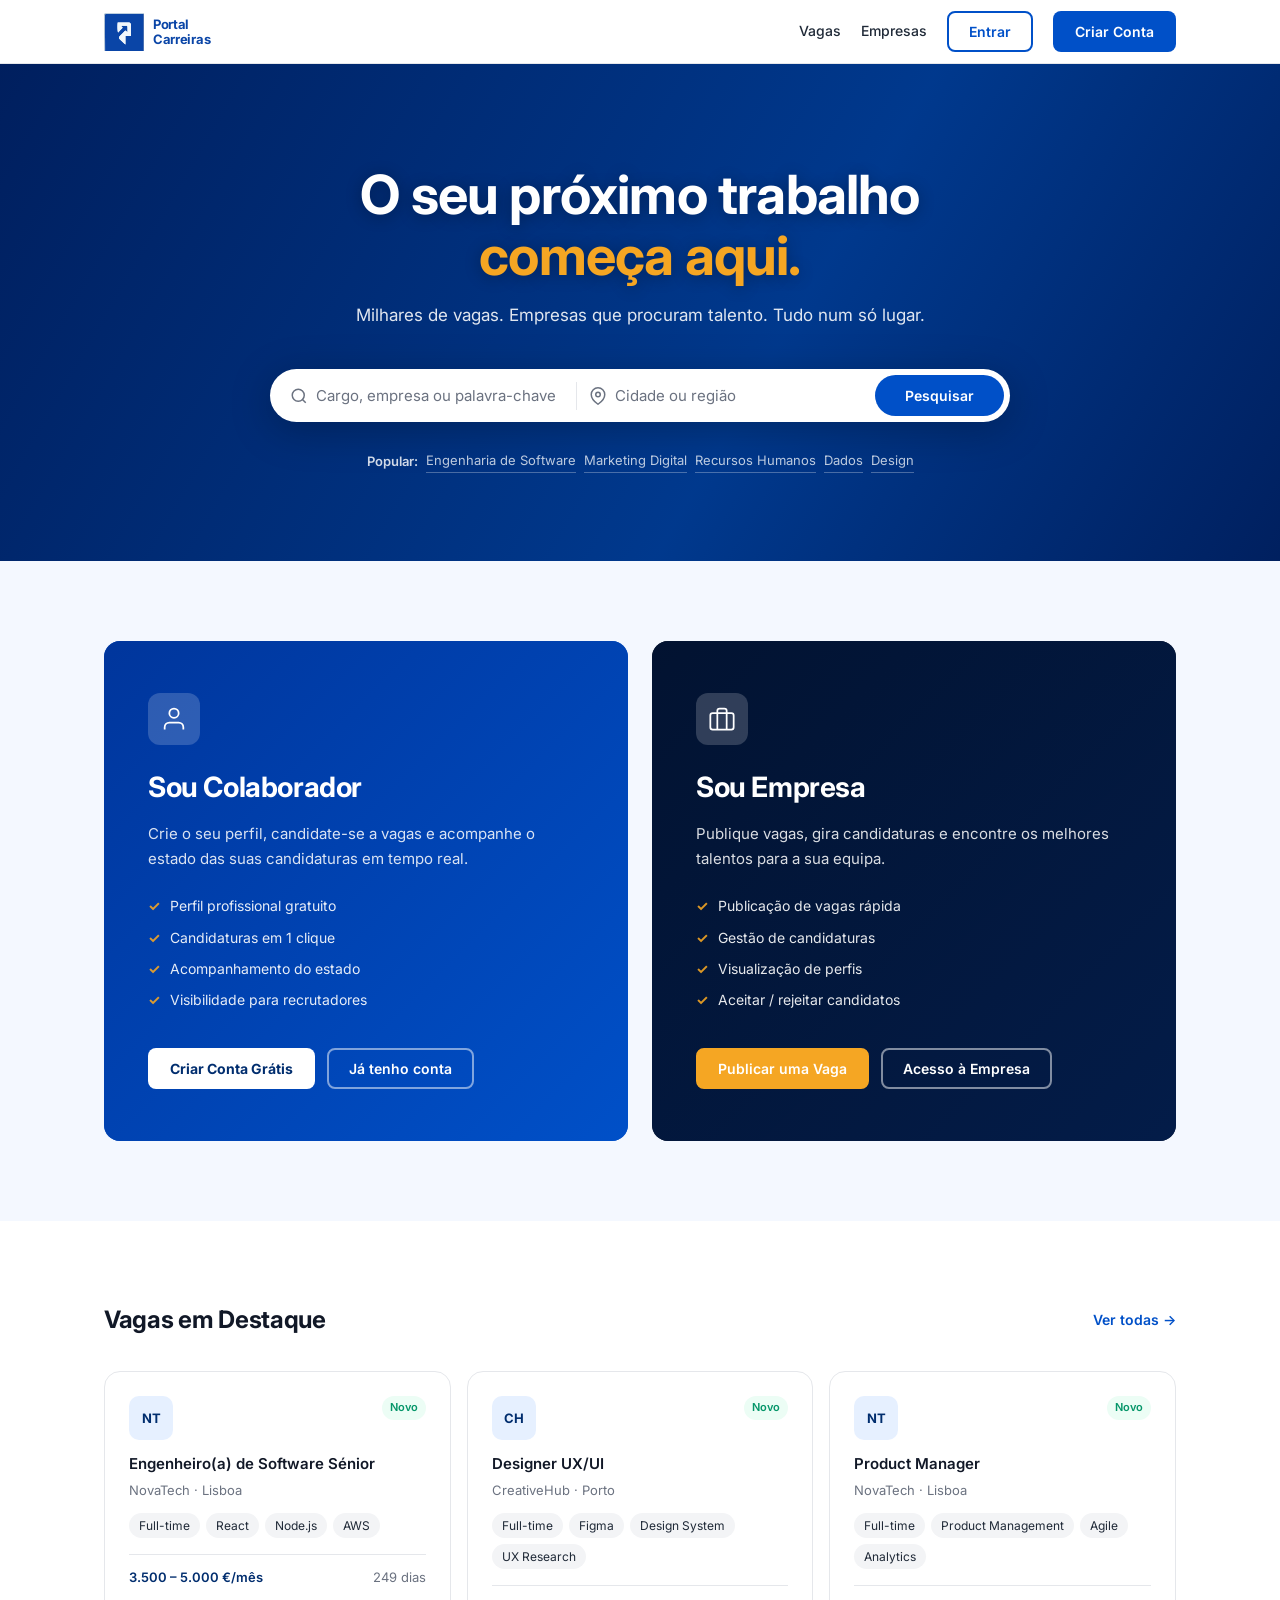
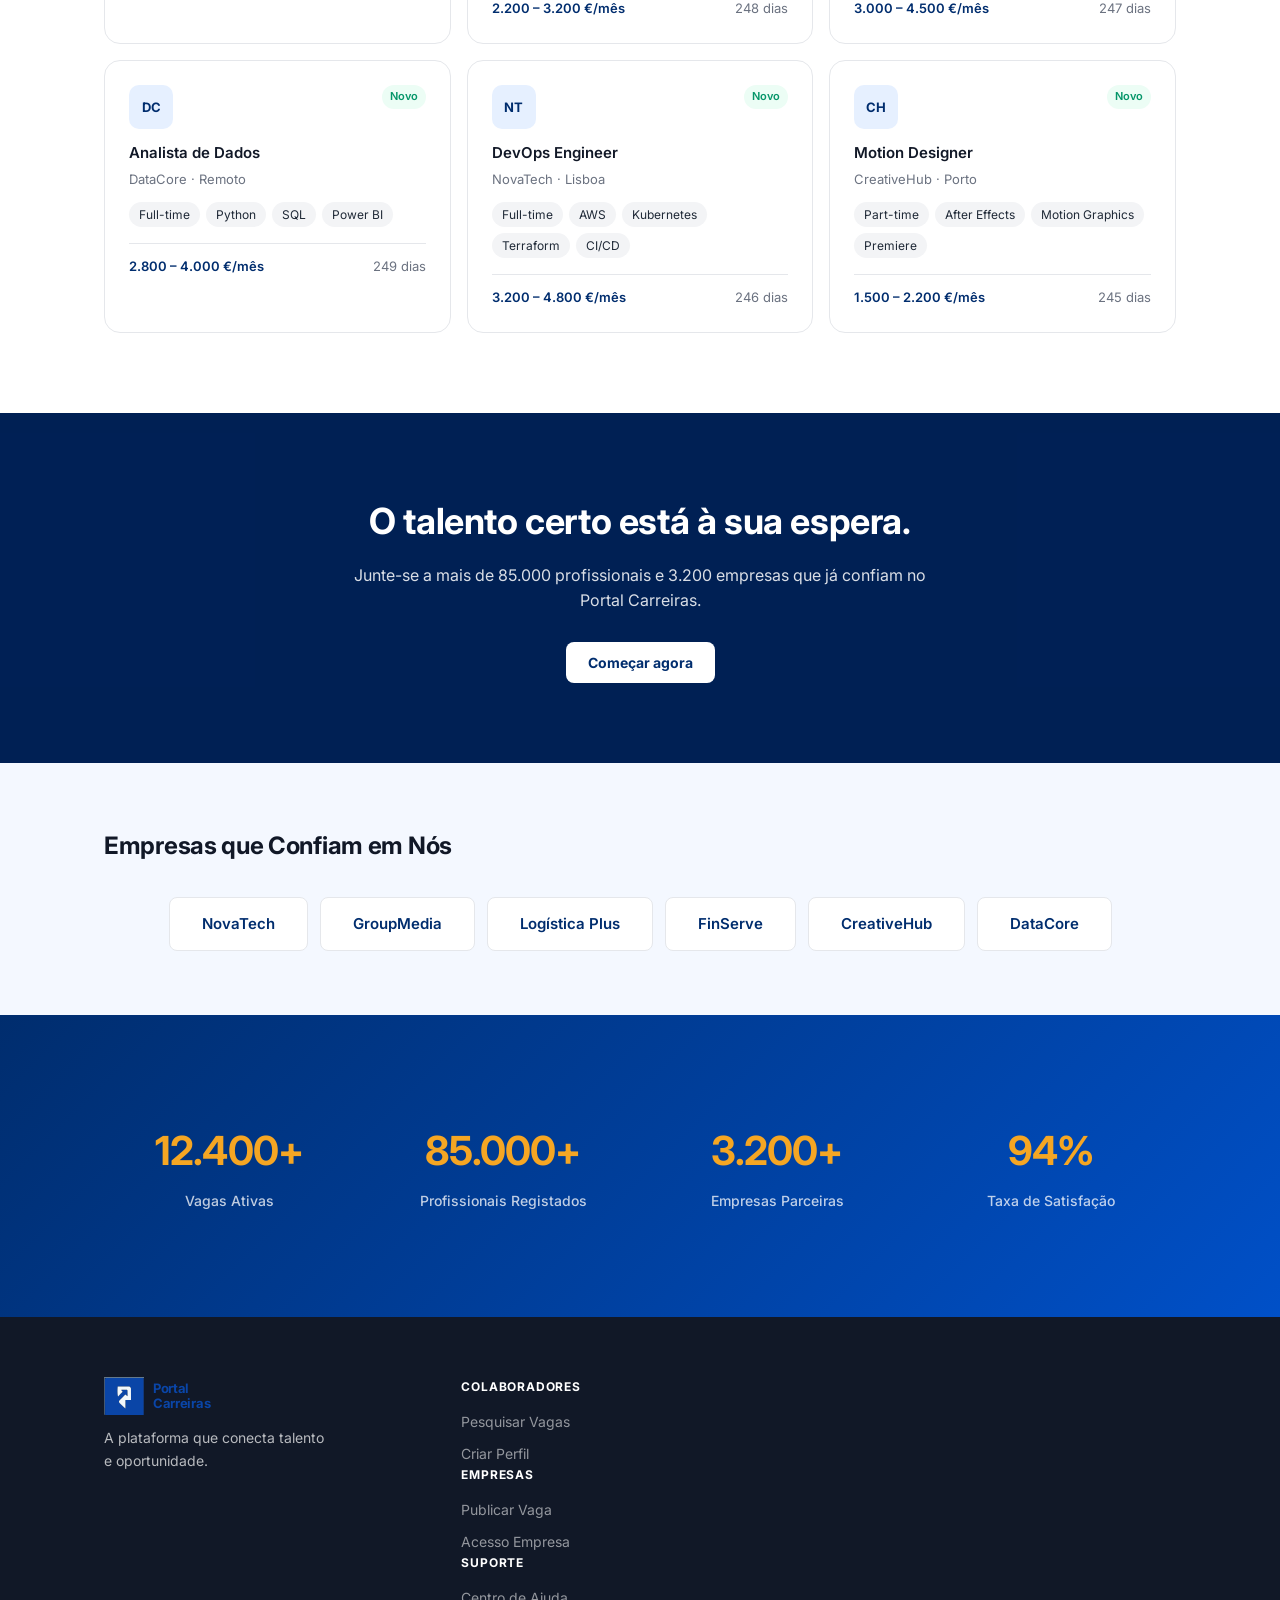
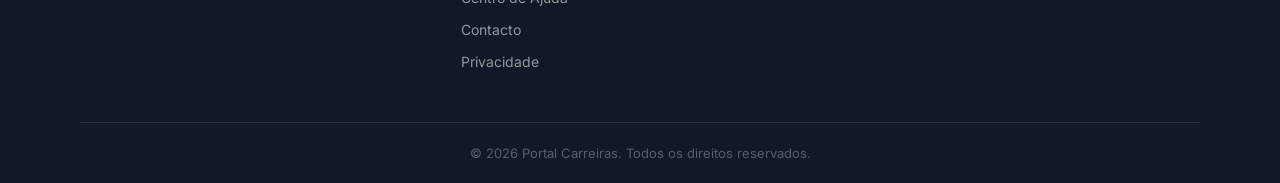
==== colaborador.html @ 39b392de "Primeiro commit — Portal Carreiras Angola Site completo com páginas: index, colaborador, empresa, em" ====
<!DOCTYPE html>
<html lang="pt">
<head>
  <meta charset="UTF-8" />
  <meta name="viewport" content="width=device-width, initial-scale=1.0" />
  <title>Portal Carreiras — Área do Colaborador</title>
  <link rel="stylesheet" href="styles.css" />
  <link href="https://fonts.googleapis.com/css2?family=Inter:wght@300;400;500;600;700&display=swap" rel="stylesheet" />
  <style>
    .badge-count { display:inline-flex;align-items:center;justify-content:center;background:var(--blue);color:white;font-size:11px;font-weight:700;min-width:18px;height:18px;border-radius:9px;padding:0 5px;margin-left:4px; }
    /* Profile layout */
    .profile-layout { display:grid;grid-template-columns:260px 1fr;gap:24px;align-items:start; }
    .profile-sidebar { background:var(--white);border:1px solid var(--border);border-radius:var(--radius-lg);overflow:hidden;position:sticky;top:88px; }
    .profile-sidebar__top { background:linear-gradient(135deg,var(--blue-deep) 0%,var(--blue) 100%);padding:28px 20px 24px;text-align:center;color:white; }
    .profile-sidebar__avatar { width:72px;height:72px;border-radius:50%;background:rgba(255,255,255,.2);display:flex;align-items:center;justify-content:center;font-size:26px;font-weight:700;margin:0 auto 10px;border:3px solid rgba(255,255,255,.4); }
    .profile-sidebar__name { font-size:16px;font-weight:700;margin-bottom:3px; }
    .profile-sidebar__role { font-size:13px;opacity:.8; }
    .profile-sidebar__nav { padding:8px; }
    .profile-nav-item { display:flex;align-items:center;gap:10px;padding:10px 14px;border-radius:var(--radius);font-size:14px;font-weight:500;color:var(--gray);cursor:pointer;transition:var(--transition);border:none;background:none;font-family:inherit;width:100%;text-align:left; }
    .profile-nav-item svg { width:16px;height:16px;flex-shrink:0; }
    .profile-nav-item:hover { background:var(--gray-light);color:var(--dark); }
    .profile-nav-item.active { background:var(--blue-light);color:var(--blue);font-weight:600; }
    .profile-nav-divider { height:1px;background:var(--border);margin:6px 8px; }
    .profile-subpage { display:none; }
    .profile-subpage.active { display:block; }
    .profile-section-card { background:var(--white);border:1px solid var(--border);border-radius:var(--radius-lg);padding:28px;margin-bottom:20px; }
    .profile-section-card__header { display:flex;align-items:center;justify-content:space-between;margin-bottom:20px; }
    .profile-section-card__header h3 { font-size:16px;font-weight:700; }
    .profile-section-card__header p { font-size:13px;color:var(--gray);margin-top:2px; }
    .exp-entry { border:1px solid var(--border);border-radius:var(--radius);padding:16px;margin-bottom:12px;position:relative; }
    .exp-entry__remove { position:absolute;top:12px;right:12px;background:none;border:none;cursor:pointer;color:var(--gray);padding:2px;transition:var(--transition); }
    .exp-entry__remove:hover { color:var(--red); }
    .exp-entry__remove svg { width:16px;height:16px; }
    .skills-input-wrap { display:flex;gap:8px;margin-bottom:12px; }
    .skills-tags { display:flex;flex-wrap:wrap;gap:8px; }
    .skill-tag-edit { display:flex;align-items:center;gap:5px;font-size:13px;padding:5px 12px;border-radius:20px;background:var(--blue-light);color:var(--blue);font-weight:500; }
    .skill-tag-edit button { background:none;border:none;cursor:pointer;color:var(--blue);opacity:.6;padding:0;line-height:1;font-size:15px; }
    .skill-tag-edit button:hover { opacity:1; }
    .progress-bar-wrap { background:rgba(255,255,255,.2);border-radius:8px;height:6px;overflow:hidden;margin-top:8px; }
    .progress-bar { height:100%;border-radius:8px;background:rgba(255,255,255,.8);transition:width .4s ease; }
    .cv-drop-zone { border:2px dashed var(--border);border-radius:var(--radius-lg);padding:36px 24px;text-align:center;cursor:pointer;transition:border-color var(--transition),background var(--transition); }
    .cv-drop-zone:hover,.cv-drop-zone.drag-over { border-color:var(--blue);background:var(--blue-pale); }
    .cv-drop-zone svg { width:36px;height:36px;color:var(--blue);opacity:.6;margin-bottom:10px; }
    .cv-uploaded { background:var(--blue-pale);border:1px solid #bfdbfe;border-radius:var(--radius-lg);padding:14px 18px;display:flex;align-items:center;gap:12px; }
    .cv-uploaded__icon { width:40px;height:40px;background:var(--blue);border-radius:8px;display:flex;align-items:center;justify-content:center;flex-shrink:0; }
    .cv-uploaded__icon svg { width:20px;height:20px;color:white; }
    .cv-uploaded__info { flex:1;min-width:0; }
    .cv-uploaded__name { font-size:14px;font-weight:600;color:var(--dark);white-space:nowrap;overflow:hidden;text-overflow:ellipsis; }
    .cv-uploaded__meta { font-size:12px;color:var(--gray);margin-top:2px; }
    .cv-uploaded__actions { display:flex;gap:8px;flex-shrink:0; }
    @media(max-width:860px){.profile-layout{grid-template-columns:1fr;}.profile-sidebar{position:static;}}
  </style>
</head>
<body class="dash-body">

  <header class="dash-navbar">
    <div class="container">
      <a href="index.html" class="navbar__logo"><img src="logo-icon.svg" alt="Portal Carreiras" /><div class="navbar__logo-text"><span>Portal</span><span>Carreiras</span></div></a>
      <nav class="dash-nav-links">
        <button class="dash-nav-link active" onclick="showPage('pesquisar')" id="navPesquisar">
          <svg viewBox="0 0 24 24" fill="none" stroke="currentColor" stroke-width="2"><circle cx="11" cy="11" r="8"/><line x1="21" y1="21" x2="16.65" y2="16.65"/></svg>Vagas
        </button>
        <button class="dash-nav-link" onclick="showPage('guardadas')" id="navGuardadas">
          <svg viewBox="0 0 24 24" fill="none" stroke="currentColor" stroke-width="2"><path d="M19 21l-7-5-7 5V5a2 2 0 0 1 2-2h10a2 2 0 0 1 2 2z"/></svg>Guardadas<span class="badge-count" id="savedCount" style="display:none"></span>
        </button>
        <button class="dash-nav-link" onclick="showPage('recomendadas')" id="navRecomendadas">
          <svg viewBox="0 0 24 24" fill="none" stroke="currentColor" stroke-width="2"><polygon points="12 2 15.09 8.26 22 9.27 17 14.14 18.18 21.02 12 17.77 5.82 21.02 7 14.14 2 9.27 8.91 8.26 12 2"/></svg>Para Si
        </button>
        <button class="dash-nav-link" onclick="showPage('candidaturas')" id="navCandidaturas">
          <svg viewBox="0 0 24 24" fill="none" stroke="currentColor" stroke-width="2"><path d="M14 2H6a2 2 0 0 0-2 2v16a2 2 0 0 0 2 2h12a2 2 0 0 0 2-2V8z"/><polyline points="14 2 14 8 20 8"/></svg>Candidaturas<span class="badge-count" id="appCount" style="display:none"></span>
        </button>
        <button class="dash-nav-link" onclick="showPage('mensagens')" id="navMensagens">
          <svg viewBox="0 0 24 24" fill="none" stroke="currentColor" stroke-width="2"><path d="M21 15a2 2 0 0 1-2 2H7l-4 4V5a2 2 0 0 1 2-2h14a2 2 0 0 1 2 2z"/></svg>Mensagens<span class="unread-dot" id="msgDot" style="display:none"></span>
        </button>
        <button class="dash-nav-link" onclick="showPage('alertas')" id="navAlertas">
          <svg viewBox="0 0 24 24" fill="none" stroke="currentColor" stroke-width="2"><path d="M18 8A6 6 0 0 0 6 8c0 7-3 9-3 9h18s-3-2-3-9"/><path d="M13.73 21a2 2 0 0 1-3.46 0"/></svg>Alertas
        </button>
        <button class="dash-nav-link" onclick="showPage('eventos')" id="navEventos">
          <svg viewBox="0 0 24 24" fill="none" stroke="currentColor" stroke-width="2"><rect x="3" y="4" width="18" height="18" rx="2"/><line x1="16" y1="2" x2="16" y2="6"/><line x1="8" y1="2" x2="8" y2="6"/><line x1="3" y1="10" x2="21" y2="10"/></svg>Eventos
        </button>
        <button class="dash-nav-link" onclick="showPage('testes')" id="navTestes">
          <svg viewBox="0 0 24 24" fill="none" stroke="currentColor" stroke-width="2"><polyline points="9 11 12 14 22 4"/><path d="M21 12v7a2 2 0 0 1-2 2H5a2 2 0 0 1-2-2V5a2 2 0 0 1 2-2h11"/></svg>Testes
        </button>
        <button class="dash-nav-link" onclick="showPage('salarios')" id="navSalarios">
          <svg viewBox="0 0 24 24" fill="none" stroke="currentColor" stroke-width="2"><line x1="12" y1="1" x2="12" y2="23"/><path d="M17 5H9.5a3.5 3.5 0 0 0 0 7h5a3.5 3.5 0 0 1 0 7H6"/></svg>Salários
        </button>
        <button class="dash-nav-link" onclick="showPage('perfil')" id="navPerfil">
          <svg viewBox="0 0 24 24" fill="none" stroke="currentColor" stroke-width="2"><path d="M20 21v-2a4 4 0 0 0-4-4H8a4 4 0 0 0-4 4v2"/><circle cx="12" cy="7" r="4"/></svg>Perfil
        </button>
      </nav>
      <div class="navbar__user" style="position:relative">
        <!-- Notifications bell -->
        <div style="position:relative">
          <button class="btn btn--ghost btn--sm notif-btn" id="notifBell" onclick="toggleNotifPanel()" style="padding:6px 10px;position:relative">
            <svg viewBox="0 0 24 24" fill="none" stroke="currentColor" stroke-width="2" style="width:18px;height:18px"><path d="M18 8A6 6 0 0 0 6 8c0 7-3 9-3 9h18s-3-2-3-9"/><path d="M13.73 21a2 2 0 0 1-3.46 0"/></svg>
            <span class="notif-dot" id="notifDot" style="display:none"></span>
          </button>
          <div class="notif-dropdown" id="notifDropdown" style="display:none">
            <div class="notif-dropdown__header">
              <span class="notif-dropdown__title">Notificações</span>
              <button onclick="markAllRead()" style="font-size:12px;color:var(--blue);background:none;border:none;cursor:pointer">Marcar tudo como lido</button>
            </div>
            <div id="notifList"></div>
          </div>
        </div>
        <div class="avatar" style="width:34px;height:34px;font-size:12px" id="userAvatar">?</div>
        <span class="navbar__user-name" id="userName">—</span>
        <button class="btn btn--ghost btn--sm" onclick="logout()">Sair</button>
      </div>
    </div>
  </header>

  <main class="dash-main">
    <div class="container">

      <!-- ===== PESQUISAR ===== -->
      <div class="dash-page active" id="pagePesquisar">
        <div class="page-header"><h1>Pesquisar Vagas</h1><p>Encontre a oportunidade certa para si</p></div>

        <!-- Advanced filters -->
        <div style="background:var(--white);border:1px solid var(--border);border-radius:var(--radius-lg);padding:20px;margin-bottom:20px">
          <div class="filter-bar" style="margin-bottom:12px">
            <div class="search-history-wrap">
              <input type="text" id="searchQ" placeholder="Cargo, empresa ou tecnologia..." oninput="renderJobs()" onfocus="showHistory()" onblur="setTimeout(hideHistory,200)" />
              <div class="search-history-dropdown hidden" id="searchHistoryDrop"></div>
            </div>
            <input type="text" id="searchL" placeholder="Localização..." oninput="renderJobs()" style="max-width:200px" />
            <button class="btn btn--primary" onclick="doSearch()">Pesquisar</button>
          </div>
          <div class="filter-bar" style="margin-bottom:0">
            <select id="searchType" onchange="renderJobs()">
              <option value="">Tipo de contrato</option>
              <option>Full-time</option><option>Part-time</option><option>Freelance</option><option>Estágio</option>
            </select>
            <select id="searchExp" onchange="renderJobs()">
              <option value="">Nível de experiência</option>
              <option value="Júnior (0-2 anos)">Júnior</option>
              <option value="Pleno (2-5 anos)">Pleno</option>
              <option value="Sénior (5+ anos)">Sénior</option>
            </select>
            <select id="searchSalary" onchange="renderJobs()">
              <option value="">Salário mínimo</option>
              <option value="1500">1.500 €+</option>
              <option value="2000">2.000 €+</option>
              <option value="3000">3.000 €+</option>
              <option value="4000">4.000 €+</option>
            </select>
            <label style="display:flex;align-items:center;gap:6px;font-size:13px;cursor:pointer;white-space:nowrap">
              <input type="checkbox" id="searchFeatured" onchange="renderJobs()" /> Só destaques
            </label>
            <button class="btn btn--ghost btn--sm" onclick="clearFilters()">Limpar</button>
          </div>
        </div>

        <div class="job-detail-layout">
          <div>
            <div id="jobCount" style="font-size:13px;color:var(--gray);margin-bottom:14px"></div>
            <div id="jobsGrid" style="display:flex;flex-direction:column;gap:10px"></div>
          </div>
          <div class="job-detail-panel" id="jobDetailPanel">
            <div class="no-detail">
              <svg viewBox="0 0 24 24" fill="none" stroke="currentColor" stroke-width="1.5"><rect x="2" y="7" width="20" height="14" rx="2"/><path d="M16 21V5a2 2 0 0 0-2-2h-4a2 2 0 0 0-2 2v16"/></svg>
              <p>Seleccione uma vaga para ver os detalhes</p>
            </div>
          </div>
        </div>
      </div>

      <!-- ===== GUARDADAS ===== -->
      <div class="dash-page" id="pageGuardadas">
        <div class="page-header"><h1>Vagas Guardadas</h1><p>As vagas que marcou para consultar mais tarde</p></div>
        <div id="savedList"></div>
      </div>

      <!-- ===== RECOMENDADAS ===== -->
      <div class="dash-page" id="pageRecomendadas">
        <div class="page-header"><h1>Recomendadas Para Si</h1><p>Vagas seleccionadas com base no seu perfil e competências</p></div>
        <div id="notifBanner"></div>
        <div id="recommendedGrid" style="display:grid;grid-template-columns:repeat(auto-fill,minmax(320px,1fr));gap:14px"></div>
      </div>

      <!-- ===== CANDIDATURAS ===== -->
      <div class="dash-page" id="pageCandidaturas">
        <div class="page-header"><h1>As Minhas Candidaturas</h1><p>Acompanhe o estado de todas as candidaturas</p></div>
        <div class="filter-bar" style="margin-bottom:20px">
          <select id="filterStatus" onchange="renderApplications()">
            <option value="">Todos os estados</option>
            <option value="pendente">Pendente</option>
            <option value="em_analise">Em Análise</option>
            <option value="aceite">Aceite</option>
            <option value="rejeitado">Rejeitado</option>
          </select>
        </div>
        <div id="applicationsList"></div>
      </div>

      <!-- ===== MENSAGENS ===== -->
      <div class="dash-page" id="pageMensagens">
        <div class="page-header"><h1>Mensagens</h1><p>Comunicação com as empresas sobre as suas candidaturas</p></div>
        <div style="display:grid;grid-template-columns:280px 1fr;gap:20px;align-items:start" id="msgLayout">
          <div style="background:var(--white);border:1px solid var(--border);border-radius:var(--radius-lg);overflow:hidden">
            <div style="padding:16px;border-bottom:1px solid var(--border);font-size:13px;font-weight:600;color:var(--gray);text-transform:uppercase;letter-spacing:.5px">Conversas</div>
            <div id="msgThreadList"></div>
          </div>
          <div style="background:var(--white);border:1px solid var(--border);border-radius:var(--radius-lg);overflow:hidden" id="msgPanel">
            <div class="chat-empty">Seleccione uma conversa</div>
          </div>
        </div>
      </div>

      <!-- ===== ALERTAS ===== -->
      <div class="dash-page" id="pageAlertas">
        <div class="page-header"><h1>Alertas de Emprego</h1><p>Seja notificado quando aparecerem vagas que correspondem ao seu perfil</p></div>
        <div style="background:var(--white);border:1px solid var(--border);border-radius:var(--radius-lg);padding:24px;max-width:560px;margin-bottom:24px">
          <h3 style="font-size:15px;font-weight:700;margin-bottom:16px">Criar Novo Alerta</h3>
          <div class="form-group"><label>Palavras-chave</label><input type="text" id="alertQuery" placeholder="ex: React Developer, UX Designer..." /></div>
          <div class="form-group form-group--half">
            <div><label>Localização</label><input type="text" id="alertLocation" placeholder="ex: Lisboa (opcional)" /></div>
            <div>
              <label>Frequência</label>
              <select id="alertFreq"><option value="diário">Diário</option><option value="semanal">Semanal</option><option value="mensal">Mensal</option></select>
            </div>
          </div>
          <button class="btn btn--primary" onclick="createNewAlert()">Criar Alerta</button>
        </div>
        <div id="alertsList"></div>
      </div>

      <!-- ===== EVENTOS ===== -->
      <div class="dash-page" id="pageEventos">
        <div class="page-header"><h1>Eventos de Recrutamento</h1><p>Job fairs, dias abertos e encontros com empresas</p></div>
        <div id="eventosList" style="display:flex;flex-direction:column;gap:14px"></div>
      </div>

      <!-- ===== TESTES ===== -->
      <div class="dash-page" id="pageTestes">
        <div class="page-header">
          <div><h1>Testes de Competências</h1><p>Valide as suas competências e destaque-se perante os recrutadores</p></div>
        </div>
        <div id="testCompletedBanner" style="margin-bottom:20px"></div>
        <div class="tests-grid" id="testsList"></div>
        <!-- Test modal (inline) -->
        <div class="modal-overlay" id="testModal" onclick="closeTestModal()">
          <div class="modal" style="max-width:540px" onclick="event.stopPropagation()">
            <button class="modal__close" onclick="closeTestModal()"><svg viewBox="0 0 24 24" fill="none" stroke="currentColor" stroke-width="2"><line x1="18" y1="6" x2="6" y2="18"/><line x1="6" y1="6" x2="18" y2="18"/></svg></button>
            <div id="testModalContent"></div>
          </div>
        </div>
      </div>

      <!-- ===== SALÁRIOS ===== -->
      <div class="dash-page" id="pageSalarios">
        <div class="page-header"><h1>Calculadora Salarial</h1><p>Compare salários por função e localização no mercado português</p></div>
        <div class="salary-calc" style="max-width:760px">
          <div class="salary-calc__header">
            <h2>Pesquisar Salário</h2>
            <p>Dados do mercado de trabalho em Portugal</p>
          </div>
          <div class="salary-calc__form">
            <div>
              <label style="font-size:12px;font-weight:600;color:var(--dark);display:block;margin-bottom:6px">Função / Cargo</label>
              <select id="salRole" style="width:100%;padding:9px 12px;border:1.5px solid var(--border);border-radius:var(--radius);font-size:13px;font-family:inherit;outline:none;background:white">
                <option value="">Seleccionar função...</option>
              </select>
            </div>
            <div>
              <label style="font-size:12px;font-weight:600;color:var(--dark);display:block;margin-bottom:6px">Localização</label>
              <select id="salLocation" style="width:100%;padding:9px 12px;border:1.5px solid var(--border);border-radius:var(--radius);font-size:13px;font-family:inherit;outline:none;background:white">
                <option value="">Todas as localizações</option>
                <option>Lisboa</option><option>Porto</option><option>Remoto</option>
              </select>
            </div>
            <button class="btn btn--primary" onclick="calcSalary()">Pesquisar</button>
          </div>
          <div class="salary-calc__result" id="salResult" style="display:none"></div>
        </div>
        <div style="margin-top:32px;max-width:760px">
          <h3 style="font-size:15px;font-weight:700;margin-bottom:16px">Vagas com salário indicado</h3>
          <div id="salJobsList"></div>
        </div>
      </div>

      <!-- ===== PERFIL ===== -->
      <div class="dash-page" id="pagePerfil">
        <div class="page-header"><h1>O Meu Perfil</h1><p>Complete o perfil para aumentar a visibilidade para recrutadores</p></div>
        <div class="profile-layout">
          <aside class="profile-sidebar">
            <div class="profile-sidebar__top">
              <div class="profile-sidebar__avatar" id="sidebarAvatar">?</div>
              <div class="profile-sidebar__name" id="sidebarName">—</div>
              <div class="profile-sidebar__role" id="sidebarRole">—</div>
              <div style="margin-top:10px">
                <div style="font-size:11px;opacity:.7;text-transform:uppercase;letter-spacing:.5px;margin-bottom:4px">Perfil completo</div>
                <div class="progress-bar-wrap"><div class="progress-bar" id="profileProgress" style="width:0%"></div></div>
                <div style="font-size:12px;opacity:.8;margin-top:3px" id="profileProgressLabel">0%</div>
              </div>
            </div>
            <nav class="profile-sidebar__nav">
              <button class="profile-nav-item active" onclick="showProfileSection('info')" id="pnavInfo">
                <svg viewBox="0 0 24 24" fill="none" stroke="currentColor" stroke-width="2"><path d="M20 21v-2a4 4 0 0 0-4-4H8a4 4 0 0 0-4 4v2"/><circle cx="12" cy="7" r="4"/></svg>Informação Pessoal
              </button>
              <button class="profile-nav-item" onclick="showProfileSection('skills')" id="pnavSkills">
                <svg viewBox="0 0 24 24" fill="none" stroke="currentColor" stroke-width="2"><polygon points="12 2 15.09 8.26 22 9.27 17 14.14 18.18 21.02 12 17.77 5.82 21.02 7 14.14 2 9.27 8.91 8.26 12 2"/></svg>Competências
              </button>
              <button class="profile-nav-item" onclick="showProfileSection('experience')" id="pnavExperience">
                <svg viewBox="0 0 24 24" fill="none" stroke="currentColor" stroke-width="2"><rect x="2" y="7" width="20" height="14" rx="2"/><path d="M16 21V5a2 2 0 0 0-2-2h-4a2 2 0 0 0-2 2v16"/></svg>Experiência
              </button>
              <button class="profile-nav-item" onclick="showProfileSection('education')" id="pnavEducation">
                <svg viewBox="0 0 24 24" fill="none" stroke="currentColor" stroke-width="2"><path d="M22 10v6M2 10l10-5 10 5-10 5z"/><path d="M6 12v5c3 3 9 3 12 0v-5"/></svg>Educação
              </button>
              <div class="profile-nav-divider"></div>
              <button class="profile-nav-item" onclick="showProfileSection('cv')" id="pnavCv">
                <svg viewBox="0 0 24 24" fill="none" stroke="currentColor" stroke-width="2"><path d="M14 2H6a2 2 0 0 0-2 2v16a2 2 0 0 0 2 2h12a2 2 0 0 0 2-2V8z"/><polyline points="14 2 14 8 20 8"/></svg>Curriculum Vitae
              </button>
            </nav>
          </aside>

          <div>
            <!-- Info Pessoal -->
            <div class="profile-subpage active" id="sectionInfo">
              <div class="profile-section-card">
                <div class="profile-section-card__header"><div><h3>Informação Pessoal</h3><p>Dados básicos e apresentação</p></div></div>
                <form onsubmit="savePersonalInfo(event)">
                  <div class="form-group form-group--half">
                    <div><label>Nome</label><input type="text" id="piName" required /></div>
                    <div><label>Apelido</label><input type="text" id="piSurname" required /></div>
                  </div>
                  <div class="form-group"><label>Cargo / Área Profissional</label><input type="text" id="piRole" placeholder="ex: Engenheiro de Software" /></div>
                  <div class="form-group form-group--half">
                    <div><label>Localização</label><input type="text" id="piLocation" placeholder="ex: Lisboa" /></div>
                    <div><label>Telefone</label><input type="text" id="piPhone" placeholder="+351 9xx xxx xxx" /></div>
                  </div>
                  <div class="form-group"><label>Email de contacto</label><input type="email" id="piEmail" /><div class="form-hint">Partilhado com empresas ao candidatar-se.</div></div>
                  <div class="form-group"><label>Sobre mim</label><textarea id="piAbout" rows="5" placeholder="Apresentação profissional..."></textarea><div class="form-hint"><span id="aboutCount">0</span>/600</div></div>
                  <div class="form-group form-group--half">
                    <div>
                      <label>Disponibilidade</label>
                      <select id="piAvailability">
                        <option value="active">À procura activamente</option>
                        <option value="open">Aberto a propostas</option>
                        <option value="unavailable">Não disponível</option>
                      </select>
                      <div class="form-hint">Visível pelos recrutadores no seu perfil</div>
                    </div>
                    <div>
                      <label>Visibilidade do perfil</label>
                      <select id="piVisibility">
                        <option value="all">Todas as empresas</option>
                        <option value="applied">Só empresas às quais me candidatei</option>
                        <option value="none">Perfil oculto</option>
                      </select>
                      <div class="form-hint">Controla quem pode ver o seu perfil</div>
                    </div>
                  </div>
                  <div style="display:flex;justify-content:flex-end"><button type="submit" class="btn btn--primary">Guardar</button></div>
                </form>
              </div>
            </div>
            <!-- Skills -->
            <div class="profile-subpage" id="sectionSkills">
              <div class="profile-section-card">
                <div class="profile-section-card__header"><div><h3>Competências</h3><p>Tecnologias, ferramentas e áreas de conhecimento</p></div></div>
                <div class="form-group">
                  <label>Adicionar competência</label>
                  <div class="skills-input-wrap">
                    <input type="text" id="skillInput" placeholder="ex: Python, Figma..." style="flex:1" onkeydown="if(event.key==='Enter'){event.preventDefault();addSkill();}" />
                    <button type="button" class="btn btn--primary" onclick="addSkill()">Adicionar</button>
                  </div>
                </div>
                <div class="skills-tags" id="skillsTags"></div>
                <div style="margin-top:20px;display:flex;justify-content:flex-end"><button class="btn btn--primary" onclick="saveSkills()">Guardar</button></div>
              </div>
            </div>
            <!-- Experiência -->
            <div class="profile-subpage" id="sectionExperience">
              <div class="profile-section-card">
                <div class="profile-section-card__header"><div><h3>Experiência Profissional</h3></div><button type="button" class="btn btn--ghost btn--sm" onclick="addExpEntry()">+ Adicionar</button></div>
                <div id="expEntries"></div>
                <div style="margin-top:8px;display:flex;justify-content:flex-end"><button class="btn btn--primary" onclick="saveExperience()">Guardar</button></div>
              </div>
            </div>
            <!-- Educação -->
            <div class="profile-subpage" id="sectionEducation">
              <div class="profile-section-card">
                <div class="profile-section-card__header"><div><h3>Educação &amp; Formação</h3></div><button type="button" class="btn btn--ghost btn--sm" onclick="addEduEntry()">+ Adicionar</button></div>
                <div id="eduEntries"></div>
                <div style="margin-top:8px;display:flex;justify-content:flex-end"><button class="btn btn--primary" onclick="saveEducation()">Guardar</button></div>
              </div>
            </div>
            <!-- CV -->
            <div class="profile-subpage" id="sectionCv">
              <div class="profile-section-card">
                <h3 style="font-size:16px;font-weight:700;margin-bottom:4px">Curriculum Vitae</h3>
                <p style="font-size:13px;color:var(--gray);margin-bottom:20px">Carregue o seu CV em PDF ou Word. As empresas podem consultá-lo.</p>
                <div id="cvUploadedState" class="hidden">
                  <div class="cv-uploaded" id="cvInfo">
                    <div class="cv-uploaded__icon"><svg viewBox="0 0 24 24" fill="none" stroke="currentColor" stroke-width="2"><path d="M14 2H6a2 2 0 0 0-2 2v16a2 2 0 0 0 2 2h12a2 2 0 0 0 2-2V8z"/><polyline points="14 2 14 8 20 8"/></svg></div>
                    <div class="cv-uploaded__info"><div class="cv-uploaded__name" id="cvFileName">—</div><div class="cv-uploaded__meta" id="cvFileMeta">—</div></div>
                    <div class="cv-uploaded__actions">
                      <button class="btn btn--primary btn--sm" onclick="downloadCV()">Descarregar</button>
                      <button class="btn btn--ghost btn--sm" onclick="triggerCVPicker()">Substituir</button>
                      <button class="btn btn--danger btn--sm" onclick="removeCVFile()">Remover</button>
                    </div>
                  </div>
                  <div class="alert alert--success" style="margin-top:12px">✓ CV carregado e visível para as empresas.</div>
                </div>
                <div id="cvDropZone" class="cv-drop-zone" onclick="triggerCVPicker()" ondragover="handleDragOver(event)" ondragleave="handleDragLeave(event)" ondrop="handleDrop(event)">
                  <input type="file" id="cvFileInput" accept=".pdf,.doc,.docx" onchange="handleCVFile(this.files[0])" style="display:none" />
                  <svg viewBox="0 0 24 24" fill="none" stroke="currentColor" stroke-width="1.5"><path d="M21 15v4a2 2 0 0 1-2 2H5a2 2 0 0 1-2-2v-4"/><polyline points="17 8 12 3 7 8"/><line x1="12" y1="3" x2="12" y2="15"/></svg>
                  <p>Arraste o CV aqui ou <strong style="color:var(--blue)">clique para seleccionar</strong></p>
                  <span style="font-size:12px;color:var(--gray-2)">PDF, DOC, DOCX · Máx. 5 MB</span>
                </div>
              </div>
            </div>
          </div>
        </div>
      </div>

    </div>
  </main>

  <!-- COMPARE BAR -->
  <div class="compare-bar" id="compareBar">
    <span class="compare-bar__label">Comparar:</span>
    <div class="compare-bar__jobs" id="compareJobTags"></div>
    <button class="btn btn--primary btn--sm" onclick="openCompareModal()">Comparar</button>
    <button class="btn btn--ghost btn--sm" style="color:white;border-color:rgba(255,255,255,.3)" onclick="clearCompare()">Limpar</button>
  </div>

  <!-- COMPARE MODAL -->
  <div class="modal-overlay" id="compareModal" onclick="closeCompareModal()">
    <div class="modal" style="max-width:820px;overflow-x:auto" onclick="event.stopPropagation()">
      <button class="modal__close" onclick="closeCompareModal()"><svg viewBox="0 0 24 24" fill="none" stroke="currentColor" stroke-width="2"><line x1="18" y1="6" x2="6" y2="18"/><line x1="6" y1="6" x2="18" y2="18"/></svg></button>
      <h3 style="font-size:18px;font-weight:700;margin-bottom:20px">Comparar Vagas</h3>
      <div id="compareTableWrap"></div>
    </div>
  </div>

  <!-- APPLY MODAL (with screening questions) -->
  <div class="modal-overlay" id="applyModal" onclick="closeApplyModal()">
    <div class="modal" onclick="event.stopPropagation()">
      <button class="modal__close" onclick="closeApplyModal()"><svg viewBox="0 0 24 24" fill="none" stroke="currentColor" stroke-width="2"><line x1="18" y1="6" x2="6" y2="18"/><line x1="6" y1="6" x2="18" y2="18"/></svg></button>
      <div id="applyModalContent"></div>
    </div>
  </div>

  <div class="toast-container" id="toastContainer"></div>

  <script src="app-data.js"></script>
  <script>
    'use strict';
    let currentUser = requireAuth('colaborador');
    let selectedJobId = null;
    let currentSkills = [], currentExp = [], currentEdu = [];
    let activeThread = null;
    let compareIds = [];

    function initUI() {
      document.getElementById('userAvatar').textContent = currentUser.avatar || '';
      document.getElementById('userName').textContent = (currentUser.name || '') + ' ' + (currentUser.surname || '');
      updateCounts();
      updateNotifBell();
      checkNewAlerts();
      initSalaryRoles();
    }

    function logout() { clearSession(); window.location.href = '/'; }

    /* ---- NAVIGATION ---- */
    function showPage(page) {
      document.querySelectorAll('.dash-page').forEach(p => p.classList.remove('active'));
      document.querySelectorAll('.dash-nav-link').forEach(l => l.classList.remove('active'));
      const key = page[0].toUpperCase() + page.slice(1);
      document.getElementById('page' + key).classList.add('active');
      document.getElementById('nav'  + key).classList.add('active');
      if (page === 'pesquisar')    renderJobs();
      if (page === 'guardadas')    renderSaved();
      if (page === 'recomendadas') renderRecommended();
      if (page === 'candidaturas') renderApplications();
      if (page === 'mensagens')    renderMessages();
      if (page === 'alertas')      renderAlerts();
      if (page === 'eventos')      renderEventos();
      if (page === 'testes')       renderTestes();
      if (page === 'salarios')     renderSalarios();
      if (page === 'perfil')       initProfilePage();
    }

    function updateCounts() {
      const saved  = getSavedJobsForUser(currentUser.id).length;
      const apps   = getApplicationsByUser(currentUser.id).length;
      const unread = getUnreadCount(currentUser.id, 'colaborador');
      const sc = document.getElementById('savedCount');
      const ac = document.getElementById('appCount');
      const md = document.getElementById('msgDot');
      sc.textContent = saved; sc.style.display = saved > 0 ? 'inline-flex' : 'none';
      ac.textContent = apps;  ac.style.display = apps  > 0 ? 'inline-flex' : 'none';
      md.style.display = unread > 0 ? 'inline-block' : 'none';
    }

    /* ---- NOTIFICATIONS ---- */
    function updateNotifBell() {
      const count = getUnreadNotifCount(currentUser.id);
      document.getElementById('notifDot').style.display = count > 0 ? 'block' : 'none';
    }
    function toggleNotifPanel() {
      const panel = document.getElementById('notifDropdown');
      const isOpen = panel.style.display !== 'none';
      panel.style.display = isOpen ? 'none' : 'block';
      if (!isOpen) renderNotifList();
    }
    function renderNotifList() {
      const notifs = getNotificationsForUser(currentUser.id);
      const list   = document.getElementById('notifList');
      if (!notifs.length) { list.innerHTML = '<div class="notif-empty">Sem notificações.</div>'; return; }
      const icons = { status: '✅', message: '💬', interview: '📅', alert: '🔔' };
      list.innerHTML = notifs.slice(0, 10).map(n => `
        <div class="notif-item ${n.read ? '' : 'notif-item--unread'}" onclick="markNotifRead('${n.id}');updateNotifBell();renderNotifList()">
          <div class="notif-item__icon notif-item__icon--${n.type}">${icons[n.type] || '🔔'}</div>
          <div class="notif-item__body">
            <div class="notif-item__title">${n.title}</div>
            <div class="notif-item__msg">${n.message}</div>
            <div class="notif-item__date">${formatDateTime(n.date)}</div>
          </div>
        </div>`).join('');
    }
    function markAllRead() { markAllNotifsRead(currentUser.id); updateNotifBell(); renderNotifList(); }
    document.addEventListener('click', e => {
      const bell = document.getElementById('notifBell');
      const panel = document.getElementById('notifDropdown');
      if (bell && panel && !bell.contains(e.target) && !panel.contains(e.target)) panel.style.display = 'none';
    });

    function checkNewAlerts() {
      const alerts = getAlertsForUser(currentUser.id);
      if (!alerts.length) return;
      const banner = document.createElement('div');
      banner.innerHTML = `<div class="notif-banner" style="margin-top:16px">
        <svg viewBox="0 0 24 24" fill="none" stroke="currentColor" stroke-width="2"><path d="M18 8A6 6 0 0 0 6 8c0 7-3 9-3 9h18s-3-2-3-9"/><path d="M13.73 21a2 2 0 0 1-3.46 0"/></svg>
        <p>Tem ${alerts.length} alerta(s) activo(s). Novas vagas que correspondem ao seu perfil foram encontradas!</p>
        <button onclick="showPage('alertas');this.closest('.notif-banner').remove()">Ver Alertas</button>
      </div>`;
    }

    /* ---- JOB SEARCH ---- */
    function doSearch() {
      const q = document.getElementById('searchQ').value.trim();
      if (q) addSearchHistory(currentUser.id, q);
      renderJobs();
    }
    function clearFilters() {
      ['searchQ','searchL'].forEach(id => document.getElementById(id).value = '');
      ['searchType','searchExp','searchSalary'].forEach(id => document.getElementById(id).value = '');
      document.getElementById('searchFeatured').checked = false;
      renderJobs();
    }
    function showHistory() {
      const hist = getSearchHistory(currentUser.id);
      const drop = document.getElementById('searchHistoryDrop');
      if (!hist.length) return;
      drop.innerHTML = `<div style="padding:8px 14px;font-size:11px;font-weight:600;color:var(--gray);text-transform:uppercase;letter-spacing:.5px;display:flex;justify-content:space-between;align-items:center">Pesquisas recentes <button onclick="clearSearchHistory('${currentUser.id}');hideHistory()" style="background:none;border:none;font-size:12px;color:var(--blue);cursor:pointer">Limpar</button></div>` +
        hist.map(h => `<div class="search-history-item" onclick="document.getElementById('searchQ').value='${h}';renderJobs();hideHistory()"><svg viewBox="0 0 24 24" fill="none" stroke="currentColor" stroke-width="2"><polyline points="1 4 1 10 7 10"/><path d="M3.51 15a9 9 0 1 0 .49-3.36"/></svg>${h}</div>`).join('');
      drop.classList.remove('hidden');
    }
    function hideHistory() { document.getElementById('searchHistoryDrop').classList.add('hidden'); }

    function renderJobs() {
      const q   = document.getElementById('searchQ').value;
      const l   = document.getElementById('searchL').value;
      const filters = {
        type:      document.getElementById('searchType').value,
        experience:document.getElementById('searchExp').value,
        salaryMin: document.getElementById('searchSalary').value,
        featured:  document.getElementById('searchFeatured').checked,
      };
      let jobs = searchJobs(q, l, filters);
      const hidden = getHiddenJobIdsForUser(currentUser.id);
      jobs = jobs.filter(j => !hidden.includes(j.id));
      jobs.sort((a, b) => (b.featured ? 1 : 0) - (a.featured ? 1 : 0));
      document.getElementById('jobCount').textContent = `${jobs.length} vaga${jobs.length !== 1 ? 's' : ''} encontrada${jobs.length !== 1 ? 's' : ''}`;
      const grid = document.getElementById('jobsGrid');
      if (!jobs.length) { grid.innerHTML = `<div class="empty-state"><svg viewBox="0 0 24 24" fill="none" stroke="currentColor" stroke-width="1.5"><circle cx="11" cy="11" r="8"/><line x1="21" y1="21" x2="16.65" y2="16.65"/></svg><h3>Nenhuma vaga encontrada</h3><p>Ajuste os filtros.</p></div>`; return; }
      grid.innerHTML = jobs.map(j => jobCard(j, j.id === selectedJobId)).join('');
    }

    function jobCard(j, selected) {
      const applied  = hasApplied(j.id, currentUser.id);
      const saved    = isJobSaved(currentUser.id, j.id);
      const avg      = getAverageRating(j.companyId);
      const inCompare = compareIds.includes(j.id);
      return `<article class="job-card ${j.featured ? 'job-card--featured' : ''}" onclick="selectJob('${j.id}')" style="${selected ? 'border-color:var(--blue);box-shadow:var(--shadow-md)' : ''}">
        <div class="job-card__top">
          <div style="display:flex;align-items:center;gap:10px">
            <div class="job-card__logo">${j.companyAvatar}</div>
            <div>
              <div class="job-card__title" style="margin-bottom:0">${j.title}</div>
              <div class="job-card__company" style="margin-bottom:0">${j.companyName} · ${j.location}</div>
            </div>
          </div>
          <div style="display:flex;flex-direction:column;align-items:flex-end;gap:4px">
            ${j.featured ? '<span class="featured-badge">★ Destaque</span>' : ''}
            ${applied ? '<span class="job-card__badge badge--applied">✓ Candidatado</span>' : ''}
            <button onclick="event.stopPropagation();toggleSave('${j.id}')" style="background:none;border:none;cursor:pointer;font-size:18px;color:${saved ? 'var(--gold-light)' : 'var(--gray)'}" title="${saved ? 'Remover dos guardados' : 'Guardar vaga'}">♥</button>
          </div>
        </div>
        <div class="job-card__tags" style="margin-top:6px">
          <span class="job-card__tag">${j.type}</span>
          ${j.experience ? `<span class="job-card__tag">${j.experience}</span>` : ''}
          ${j.tags.map(t => `<span class="job-card__tag">${t}</span>`).join('')}
        </div>
        <div class="job-card__footer">
          <span class="job-card__salary">${j.salary}</span>
          <span style="display:flex;align-items:center;gap:6px">
            ${avg ? `<span class="stars-row">${starsHTML(avg, false, '')} <span class="rating-num">${avg}</span></span>` : ''}
            <span style="color:var(--gray-2)">${daysAgo(j.posted)}</span>
          </span>
        </div>
        <div style="display:flex;gap:6px;margin-top:8px;padding-top:8px;border-top:1px solid var(--border)" onclick="event.stopPropagation()">
          <button class="compare-btn ${inCompare ? 'selected' : ''}" onclick="toggleCompare('${j.id}')" title="Comparar vaga">
            ${inCompare ? '✓ Comparando' : '⊕ Comparar'}
          </button>
          <button onclick="doHideJob('${j.id}')" style="background:none;border:none;cursor:pointer;font-size:12px;color:var(--gray);padding:4px 8px;border-radius:var(--radius);transition:var(--transition)" onmouseover="this.style.background='var(--gray-light)'" onmouseout="this.style.background='none'" title="Não tenho interesse">
            ✕ Não tenho interesse
          </button>
        </div>
      </article>`;
    }

    function selectJob(jobId) {
      selectedJobId = jobId;
      renderJobs();
      const job = getJobById(jobId);
      if (!job) return;
      const applied = hasApplied(job.id, currentUser.id);
      const saved   = isJobSaved(currentUser.id, job.id);
      const avg     = getAverageRating(job.companyId);
      const avgSalary = getSalaryInsight(job.title);
      document.getElementById('jobDetailPanel').innerHTML = `
        <div style="display:flex;align-items:center;gap:12px;margin-bottom:20px">
          <a href="empresa-publica.html?id=${job.companyId}" onclick="event.stopPropagation()" style="text-decoration:none">
            <div class="avatar avatar--company" style="width:52px;height:52px;font-size:16px;border-radius:12px;cursor:pointer" title="Ver perfil da empresa">${job.companyAvatar}</div>
          </a>
          <div style="flex:1">
            <h2 style="font-size:18px;font-weight:700">${job.title}</h2>
            <a href="empresa-publica.html?id=${job.companyId}" style="font-size:13px;color:var(--blue)">${job.companyName}</a>
          </div>
          ${job.featured ? '<span class="featured-badge">★ Destaque</span>' : ''}
        </div>
        <div class="meta" style="margin-bottom:12px">
          <span class="meta-chip"><svg viewBox="0 0 24 24" fill="none" stroke="currentColor" stroke-width="2" style="width:13px;height:13px"><path d="M21 10c0 7-9 13-9 13s-9-6-9-13a9 9 0 0 1 18 0z"/><circle cx="12" cy="10" r="3"/></svg>${job.location}</span>
          <span class="meta-chip">${job.type}</span>
          ${job.experience ? `<span class="meta-chip">${job.experience}</span>` : ''}
          <span class="meta-chip">Publicado ${daysAgo(job.posted)}</span>
        </div>
        ${avg ? `<div style="display:flex;align-items:center;gap:6px;margin-bottom:12px"><div class="stars-row">${starsHTML(avg,false,'')}</div><span class="rating-num">${avg}</span><a href="empresa-publica.html?id=${job.companyId}#reviews" style="font-size:12px;color:var(--blue);margin-left:4px">Ver avaliações</a></div>` : ''}
        <div style="font-size:22px;font-weight:700;color:var(--blue-deep);margin-bottom:8px">${job.salary}</div>
        ${avgSalary ? `<div class="salary-insight">💡 Salário médio para <strong>${job.title}</strong> no Portal Carreiras: <strong>${avgSalary}</strong></div>` : ''}
        <div class="divider"></div>
        <div style="font-size:14px;color:var(--dark-2);line-height:1.75;white-space:pre-line;margin:16px 0">${job.description}</div>
        <div style="display:flex;flex-wrap:wrap;gap:6px;margin-bottom:20px">${job.tags.map(t => `<span style="font-size:12px;padding:4px 12px;border-radius:20px;background:var(--blue-light);color:var(--blue);font-weight:500">${t}</span>`).join('')}</div>
        <div style="display:flex;gap:8px;margin-bottom:16px">
          <div class="share-row">
            <button class="share-btn" onclick="copyJobLink('${job.id}')"><svg viewBox="0 0 24 24" fill="none" stroke="currentColor" stroke-width="2"><path d="M10 13a5 5 0 0 0 7.54.54l3-3a5 5 0 0 0-7.07-7.07l-1.72 1.71"/><path d="M14 11a5 5 0 0 0-7.54-.54l-3 3a5 5 0 0 0 7.07 7.07l1.71-1.71"/></svg>Copiar link</button>
            <button class="share-btn" onclick="shareWhatsApp('${job.id}')"><svg viewBox="0 0 24 24" fill="none" stroke="currentColor" stroke-width="2"><path d="M21 15a2 2 0 0 1-2 2H7l-4 4V5a2 2 0 0 1 2-2h14a2 2 0 0 1 2 2z"/></svg>WhatsApp</button>
            <button class="share-btn" onclick="toggleSave('${job.id}')" id="saveBtn_${job.id}" style="color:${saved?'var(--gold-light)':'inherit'}">${saved ? '♥ Guardado' : '♡ Guardar'}</button>
          </div>
        </div>
        ${applied
          ? `<div class="alert alert--success">✓ Candidatou-se a esta vaga. Ver estado em <strong>Candidaturas</strong>.</div>`
          : `<button class="btn btn--primary btn--full" onclick="openApplyModal('${job.id}')"><svg viewBox="0 0 24 24" fill="none" stroke="currentColor" stroke-width="2" style="width:16px;height:16px"><path d="M22 2L11 13"/><path d="M22 2L15 22 11 13 2 9l20-7z"/></svg>Candidatar-me</button>`
        }`;
    }

    function getSalaryInsight(title) {
      const jobs = getJobs().filter(j => j.title.toLowerCase().includes(title.split(' ')[0].toLowerCase()) && j.salaryMin && j.salaryMax);
      if (jobs.length < 2) return null;
      const avg = Math.round(jobs.reduce((s, j) => s + (j.salaryMin + j.salaryMax) / 2, 0) / jobs.length);
      return avg.toLocaleString('pt-PT') + ' €/mês (média)';
    }

    function toggleSave(jobId) {
      const isSaved = toggleSaveJob(currentUser.id, jobId);
      showToast(isSaved ? 'Vaga guardada!' : 'Vaga removida dos guardados.', isSaved ? 'success' : 'info');
      updateCounts();
      if (selectedJobId === jobId) selectJob(jobId);
      else renderJobs();
    }
    function copyJobLink(jobId) { navigator.clipboard.writeText(`http://localhost:3000/empresa-publica.html?id=${getJobById(jobId)?.companyId}`).then(() => showToast('Link copiado!', 'success')); }
    function shareWhatsApp(jobId) { const j = getJobById(jobId); window.open(`https://wa.me/?text=${encodeURIComponent(j.title + ' @ ' + j.companyName + ' — ' + j.salary)}`,'_blank'); }

    /* ---- GUARDADAS ---- */
    function renderSaved() {
      const jobs = getSavedJobsForUser(currentUser.id);
      const list = document.getElementById('savedList');
      if (!jobs.length) { list.innerHTML = `<div class="empty-state"><svg viewBox="0 0 24 24" fill="none" stroke="currentColor" stroke-width="1.5"><path d="M19 21l-7-5-7 5V5a2 2 0 0 1 2-2h10a2 2 0 0 1 2 2z"/></svg><h3>Nenhuma vaga guardada</h3><p>Clique em ♥ numa vaga para a guardar.</p></div>`; return; }
      list.innerHTML = `<div style="display:grid;grid-template-columns:repeat(auto-fill,minmax(320px,1fr));gap:14px">${jobs.map(j => jobCard(j, false)).join('')}</div>`;
    }

    /* ---- RECOMENDADAS ---- */
    function renderRecommended() {
      const jobs = getRecommendedJobs(currentUser.id);
      const grid = document.getElementById('recommendedGrid');
      const banner = document.getElementById('notifBanner');
      const u = getUserById(currentUser.id);
      if (!u.skills || !u.skills.length) {
        banner.innerHTML = `<div class="notif-banner"><svg viewBox="0 0 24 24" fill="none" stroke="currentColor" stroke-width="2"><circle cx="12" cy="12" r="10"/><line x1="12" y1="8" x2="12" y2="12"/><line x1="12" y1="16" x2="12.01" y2="16"/></svg><p>Adicione competências ao seu perfil para obter recomendações personalizadas.</p><button onclick="showPage('perfil')">Completar Perfil</button></div>`;
      } else { banner.innerHTML = ''; }
      if (!jobs.length) { grid.innerHTML = `<div class="empty-state" style="grid-column:1/-1"><h3>Nenhuma recomendação</h3><p>Actualize o seu perfil com mais competências.</p></div>`; return; }
      grid.innerHTML = jobs.map(j => jobCard(j, false)).join('');
    }

    /* ---- APPLY MODAL ---- */
    function openApplyModal(jobId) {
      const job = getJobById(jobId);
      const hasQ = job.screeningQuestions && job.screeningQuestions.length > 0;
      const content = document.getElementById('applyModalContent');
      content.innerHTML = `
        <h3 style="font-size:18px;font-weight:700;margin-bottom:4px">Candidatar-me a</h3>
        <p style="font-size:14px;color:var(--gray);margin-bottom:20px">${job.title} · ${job.companyName}</p>
        ${hasQ ? `<div class="screening-card"><h4>Perguntas de triagem</h4>${job.screeningQuestions.map(q => `
          <div class="screening-q">
            <label>${q.question}</label>
            ${q.type === 'yesno'
              ? `<div class="screening-q-yesno"><label><input type="radio" name="sq_${q.id}" value="Sim"> Sim</label><label><input type="radio" name="sq_${q.id}" value="Não"> Não</label></div>`
              : `<input type="text" class="screening-q-answer" id="sq_${q.id}" placeholder="A sua resposta..." />`}
          </div>`).join('')}</div>` : '<div class="alert alert--info" style="margin-bottom:20px">✓ Não há perguntas de triagem para esta vaga. A sua candidatura será enviada directamente.</div>'}
        <div style="display:flex;gap:10px;justify-content:flex-end">
          <button class="btn btn--ghost" onclick="closeApplyModal()">Cancelar</button>
          <button class="btn btn--primary" onclick="submitApply('${jobId}')">Enviar Candidatura</button>
        </div>`;
      document.getElementById('applyModal').classList.add('active');
      document.body.style.overflow = 'hidden';
    }
    function closeApplyModal() { document.getElementById('applyModal').classList.remove('active'); document.body.style.overflow = ''; }
    function submitApply(jobId) {
      const job = getJobById(jobId);
      const answers = {};
      if (job.screeningQuestions) {
        job.screeningQuestions.forEach(q => {
          if (q.type === 'yesno') {
            const sel = document.querySelector(`input[name="sq_${q.id}"]:checked`);
            answers[q.id] = sel ? sel.value : '';
          } else {
            const el = document.getElementById('sq_' + q.id);
            answers[q.id] = el ? el.value.trim() : '';
          }
        });
      }
      const result = applyToJob(jobId, currentUser.id, answers);
      if (result.error) { showToast(result.error, 'error'); return; }
      closeApplyModal();
      showToast('Candidatura enviada com sucesso!', 'success');
      updateCounts();
      selectJob(jobId);
    }

    /* ---- CANDIDATURAS ---- */
    function renderApplications() {
      const fs = document.getElementById('filterStatus').value;
      let apps = getApplicationsByUser(currentUser.id);
      if (fs) apps = apps.filter(a => a.status === fs);
      apps.sort((a, b) => new Date(b.appliedAt) - new Date(a.appliedAt));
      const list = document.getElementById('applicationsList');
      if (!apps.length) { list.innerHTML = `<div class="empty-state"><svg viewBox="0 0 24 24" fill="none" stroke="currentColor" stroke-width="1.5"><path d="M14 2H6a2 2 0 0 0-2 2v16a2 2 0 0 0 2 2h12a2 2 0 0 0 2-2V8z"/><polyline points="14 2 14 8 20 8"/></svg><h3>${fs ? 'Nenhuma candidatura neste estado' : 'Ainda sem candidaturas'}</h3><p>${fs ? 'Tente outro filtro.' : 'Pesquise e candidate-se a vagas!'}</p>${!fs ? `<button class="btn btn--primary" style="margin-top:16px" onclick="showPage('pesquisar')">Pesquisar Vagas</button>` : ''}</div>`; return; }
      list.innerHTML = apps.map(app => {
        const job = getJobById(app.jobId);
        if (!job) return '';
        const interview = getInterviewByApp(app.id);
        const unread = getMessagesByApp(app.id).filter(m => !m.read && m.senderType !== 'colaborador').length;
        const isClosed = job.status === 'closed';

        const closedBanner = isClosed ? `<div class="job-closed-banner">
          <svg viewBox="0 0 24 24" fill="none" stroke="currentColor" stroke-width="2" style="width:15px;height:15px;flex-shrink:0"><circle cx="12" cy="12" r="10"/><line x1="12" y1="8" x2="12" y2="12"/><line x1="12" y1="16" x2="12.01" y2="16"/></svg>
          <span>Esta vaga foi <strong>encerrada</strong> pela empresa — não haverá mais actualizações.</span>
        </div>` : '';

        const interviewNote = isClosed && interview ? `<div style="font-size:12px;color:var(--gray);margin-top:4px;padding:6px 10px;background:var(--gray-light);border-radius:6px">⚠️ A entrevista abaixo foi agendada mas a vaga foi entretanto encerrada.</div>` : '';

        return `<div class="app-card ${isClosed ? 'app-card--closed' : ''}" style="flex-wrap:wrap;gap:14px">
          ${closedBanner}
          <div class="avatar avatar--company" style="width:44px;height:44px;font-size:13px;border-radius:10px;opacity:${isClosed ? '.55' : '1'}">${job.companyAvatar}</div>
          <div class="app-card__info" style="flex:1;min-width:200px">
            <div class="app-card__title" style="${isClosed ? 'color:var(--gray)' : ''}">${job.title} ${isClosed ? '<span class="job-closed-tag">Encerrada</span>' : ''}</div>
            <div class="app-card__company">${job.companyName} · ${job.location}</div>
            <div class="app-card__meta"><span>📅 ${formatDate(app.appliedAt)}</span><span>💰 ${job.salary}</span></div>
            ${app.note ? `<div class="app-card__note" style="margin-top:4px">"${app.note}"</div>` : ''}
            ${interviewNote}
            ${interview ? `<div class="interview-card" style="margin-top:10px">
              <div class="interview-card__icon"><svg viewBox="0 0 24 24" fill="none" stroke="currentColor" stroke-width="2"><rect x="3" y="4" width="18" height="18" rx="2"/><line x1="16" y1="2" x2="16" y2="6"/><line x1="8" y1="2" x2="8" y2="6"/><line x1="3" y1="10" x2="21" y2="10"/></svg></div>
              <div class="interview-card__info">
                <div class="interview-card__title">Entrevista: ${interview.proposedDate} às ${interview.time}</div>
                <div class="interview-card__meta">${interview.format} · ${interview.location}</div>
              </div>
              <div class="interview-card__actions">
                <span class="status-badge status-badge--interview-${interview.status}">${interview.status === 'pendente' ? '⏳ Pendente' : interview.status === 'confirmado' ? '✓ Confirmado' : '✗ Cancelado'}</span>
                ${interview.status === 'pendente' && !isClosed ? `<button class="btn btn--success btn--sm" onclick="confirmMyInterview('${app.id}',true)">Confirmar</button><button class="btn btn--danger btn--sm" onclick="confirmMyInterview('${app.id}',false)">Recusar</button>` : ''}
              </div>
            </div>` : ''}
          </div>
          <div class="app-card__actions" style="flex-direction:column;align-items:flex-end;gap:8px">
            ${statusBadge(app.status)}
            <div style="display:flex;gap:6px">
              <button class="btn btn--ghost btn--sm" onclick="openMsgThreadFromApp('${app.id}')">
                💬 Mensagens ${unread ? `<span class="unread-dot"></span>` : ''}
              </button>
              ${!isClosed ? `<button class="btn btn--ghost btn--sm" onclick="goToJob('${job.id}')">Ver Vaga</button>` : ''}
            </div>
          </div>
        </div>`;
      }).join('');
    }

    function confirmMyInterview(appId, confirm) {
      confirmInterview(appId, confirm);
      showToast(confirm ? 'Entrevista confirmada!' : 'Entrevista recusada.', confirm ? 'success' : 'info');
      renderApplications();
    }
    function goToJob(jobId) { selectedJobId = jobId; showPage('pesquisar'); setTimeout(() => selectJob(jobId), 60); }

    /* ---- MESSAGES ---- */
    function renderMessages() {
      const apps = getApplicationsByUser(currentUser.id);
      const list = document.getElementById('msgThreadList');
      if (!apps.length) { list.innerHTML = `<div style="padding:20px;text-align:center;font-size:13px;color:var(--gray)">Sem conversas ainda.</div>`; return; }
      list.innerHTML = apps.map(app => {
        const job  = getJobById(app.jobId);
        const msgs = getMessagesByApp(app.id);
        const last = msgs[msgs.length - 1];
        const unread = msgs.filter(m => !m.read && m.senderType !== 'colaborador').length;
        return `<div onclick="openMsgThread('${app.id}')" style="padding:14px 16px;cursor:pointer;border-bottom:1px solid var(--border);background:${activeThread===app.id?'var(--blue-pale)':'white'};transition:var(--transition)"
          onmouseover="this.style.background='var(--gray-light)'" onmouseout="this.style.background='${activeThread===app.id?'var(--blue-pale)':'white'}'">
          <div style="display:flex;align-items:center;gap:8px;margin-bottom:4px">
            <div class="avatar avatar--company" style="width:32px;height:32px;font-size:11px;border-radius:8px">${job?.companyAvatar||'?'}</div>
            <div style="flex:1;min-width:0">
              <div style="font-size:13px;font-weight:${unread?'700':'500'};color:var(--dark);white-space:nowrap;overflow:hidden;text-overflow:ellipsis">${job?.companyName||'—'}</div>
              <div style="font-size:11px;color:var(--gray);white-space:nowrap;overflow:hidden;text-overflow:ellipsis">${job?.title||''}</div>
            </div>
            ${unread ? `<span class="badge-count" style="background:var(--red)">${unread}</span>` : ''}
          </div>
          ${last ? `<div style="font-size:12px;color:var(--gray);white-space:nowrap;overflow:hidden;text-overflow:ellipsis">${last.content}</div>` : ''}
        </div>`;
      }).join('');
    }

    function openMsgThread(appId) {
      activeThread = appId;
      markMessagesRead(appId, 'colaborador');
      updateCounts();
      renderMessages();
      const app = getApplicationById(appId);
      const job = getJobById(app?.jobId);
      const msgs = getMessagesByApp(appId);
      const panel = document.getElementById('msgPanel');
      panel.innerHTML = `
        <div style="padding:14px 18px;border-bottom:1px solid var(--border);font-weight:600;font-size:14px;display:flex;align-items:center;gap:8px">
          <div class="avatar avatar--company" style="width:28px;height:28px;font-size:10px;border-radius:6px">${job?.companyAvatar||'?'}</div>
          ${job?.companyName||'—'} <span style="font-size:12px;color:var(--gray);font-weight:400">— ${job?.title||''}</span>
        </div>
        <div class="chat-container" id="chatMsgs">
          ${msgs.length ? msgs.map(m => {
            const isOut = m.senderType === 'colaborador';
            return `<div style="display:flex;flex-direction:column;align-items:${isOut?'flex-end':'flex-start'}">
              <div class="chat-bubble chat-bubble--${isOut?'out':'in'}">${m.content}
                <div class="chat-bubble__meta">${formatDateTime(m.date)}</div>
              </div>
            </div>`;
          }).join('') : '<div class="chat-empty">Sem mensagens ainda. Inicie a conversa!</div>'}
        </div>
        <div class="chat-input-row" style="padding:12px 16px">
          <input type="text" id="msgInput" placeholder="Escreva uma mensagem..." onkeydown="if(event.key==='Enter')sendMsg('${appId}')" />
          <button class="btn btn--primary" onclick="sendMsg('${appId}')"><svg viewBox="0 0 24 24" fill="none" stroke="currentColor" stroke-width="2" style="width:16px;height:16px"><path d="M22 2L11 13"/><path d="M22 2L15 22 11 13 2 9l20-7z"/></svg></button>
        </div>`;
      const chatEl = document.getElementById('chatMsgs');
      if (chatEl) chatEl.scrollTop = chatEl.scrollHeight;
    }

    function sendMsg(appId) {
      const input = document.getElementById('msgInput');
      const content = input.value.trim();
      if (!content) return;
      sendMessage(appId, currentUser.id, 'colaborador', content);
      input.value = '';
      openMsgThread(appId);
    }

    function openMsgThreadFromApp(appId) { showPage('mensagens'); setTimeout(() => openMsgThread(appId), 60); }

    /* ---- ALERTS ---- */
    function renderAlerts() {
      const alerts = getAlertsForUser(currentUser.id);
      const list = document.getElementById('alertsList');
      if (!alerts.length) { list.innerHTML = `<div class="empty-state"><svg viewBox="0 0 24 24" fill="none" stroke="currentColor" stroke-width="1.5"><path d="M18 8A6 6 0 0 0 6 8c0 7-3 9-3 9h18s-3-2-3-9"/></svg><h3>Sem alertas activos</h3><p>Crie um alerta para ser notificado de novas vagas.</p></div>`; return; }
      list.innerHTML = alerts.map(a => `
        <div class="alert-item">
          <svg viewBox="0 0 24 24" fill="none" stroke="currentColor" stroke-width="2" style="width:20px;height:20px;color:var(--blue);flex-shrink:0"><path d="M18 8A6 6 0 0 0 6 8c0 7-3 9-3 9h18s-3-2-3-9"/><path d="M13.73 21a2 2 0 0 1-3.46 0"/></svg>
          <div class="alert-item__info">
            <div class="alert-item__query">${a.query || 'Todas as vagas'} ${a.location ? '· ' + a.location : ''}</div>
            <div class="alert-item__meta">Criado em ${formatDate(a.createdAt)}</div>
          </div>
          <span class="alert-item__freq">${a.frequency}</span>
          <button class="btn btn--danger btn--sm" onclick="removeAlert('${a.id}')">Remover</button>
        </div>`).join('');
    }
    function createNewAlert() {
      const q = document.getElementById('alertQuery').value.trim();
      const l = document.getElementById('alertLocation').value.trim();
      const f = document.getElementById('alertFreq').value;
      if (!q) { showToast('Escreva palavras-chave para o alerta.', 'error'); return; }
      createAlert(currentUser.id, q, l, f);
      document.getElementById('alertQuery').value = '';
      document.getElementById('alertLocation').value = '';
      showToast('Alerta criado!', 'success');
      renderAlerts();
    }
    function removeAlert(id) { deleteAlert(id); showToast('Alerta removido.', 'info'); renderAlerts(); }

    /* ---- PROFILE ---- */
    function initProfilePage() {
      currentUser = getUserById(currentUser.id) || currentUser;
      updateSidebar(); loadPersonalInfo(); loadSkills(); loadExperience(); loadEducation(); renderCVSection(); updateProfileProgress();
    }
    function updateSidebar() {
      document.getElementById('sidebarAvatar').textContent = currentUser.avatar || '';
      document.getElementById('sidebarName').textContent   = (currentUser.name||'') + ' ' + (currentUser.surname||'');
      document.getElementById('sidebarRole').textContent   = currentUser.role || 'Sem cargo definido';
    }
    function showProfileSection(sec) {
      document.querySelectorAll('.profile-subpage').forEach(s => s.classList.remove('active'));
      document.querySelectorAll('.profile-nav-item').forEach(i => i.classList.remove('active'));
      document.getElementById('section' + sec[0].toUpperCase() + sec.slice(1)).classList.add('active');
      document.getElementById('pnav' + sec[0].toUpperCase() + sec.slice(1)).classList.add('active');
    }
    function updateAboutCount() { document.getElementById('aboutCount').textContent = (document.getElementById('piAbout').value||'').length; }
    function savePersonalInfo(e) {
      e.preventDefault();
      const updates = {
        name:              document.getElementById('piName').value.trim(),
        surname:           document.getElementById('piSurname').value.trim(),
        role:              document.getElementById('piRole').value.trim(),
        location:          document.getElementById('piLocation').value.trim(),
        phone:             document.getElementById('piPhone').value.trim(),
        email:             document.getElementById('piEmail').value.trim(),
        about:             document.getElementById('piAbout').value.trim(),
        availability:      document.getElementById('piAvailability').value,
        profileVisibility: document.getElementById('piVisibility').value,
      };
      updates.avatar = (updates.name[0]||'') + (updates.surname[0]||'');
      currentUser = updateUserProfile(currentUser.id, updates);
      document.getElementById('userAvatar').textContent = currentUser.avatar;
      document.getElementById('userName').textContent   = currentUser.name + ' ' + currentUser.surname;
      updateSidebar(); updateProfileProgress();
      showToast('Informação pessoal guardada!', 'success');
    }
    function loadSkills()    { currentSkills = [...(currentUser.skills||[])]; renderSkillTags(); }
    function renderSkillTags(){ document.getElementById('skillsTags').innerHTML = currentSkills.map((s,i) => `<span class="skill-tag-edit">${s}<button onclick="removeSkill(${i})">×</button></span>`).join(''); }
    function addSkill() { const v = document.getElementById('skillInput').value.trim(); if (!v) return; v.split(',').map(s=>s.trim()).filter(s=>s&&!currentSkills.includes(s)).forEach(s=>currentSkills.push(s)); document.getElementById('skillInput').value=''; renderSkillTags(); }
    function removeSkill(i)  { currentSkills.splice(i,1); renderSkillTags(); }
    function saveSkills()    { currentUser = updateUserProfile(currentUser.id,{skills:currentSkills}); updateProfileProgress(); showToast('Competências guardadas!','success'); }
    function loadExperience(){ currentExp = (currentUser.experience||[]).map(e=>({...e})); renderExpEntries(); }
    function renderExpEntries() {
      const c = document.getElementById('expEntries');
      if (!currentExp.length) { c.innerHTML = `<div style="text-align:center;padding:20px;color:var(--gray);font-size:13px">Sem experiências. Clique em "+ Adicionar".</div>`; return; }
      c.innerHTML = currentExp.map((exp,i) => `<div class="exp-entry"><button class="exp-entry__remove" onclick="removeExp(${i})"><svg viewBox="0 0 24 24" fill="none" stroke="currentColor" stroke-width="2"><polyline points="3 6 5 6 21 6"/><path d="M19 6v14a2 2 0 0 1-2 2H7a2 2 0 0 1-2-2V6m3 0V4a1 1 0 0 1 1-1h4a1 1 0 0 1 1 1v2"/></svg></button>
        <div class="form-group form-group--half" style="margin-bottom:10px"><div><label>Cargo</label><input type="text" value="${exp.role||''}" oninput="currentExp[${i}].role=this.value" placeholder="ex: Engenheiro"/></div><div><label>Empresa</label><input type="text" value="${exp.company||''}" oninput="currentExp[${i}].company=this.value" placeholder="ex: TechStart"/></div></div>
        <div class="form-group" style="margin-bottom:10px"><label>Período</label><input type="text" value="${exp.period||''}" oninput="currentExp[${i}].period=this.value" placeholder="ex: 2021 – Presente"/></div>
        <div class="form-group" style="margin-bottom:0"><label>Descrição</label><textarea rows="2" oninput="currentExp[${i}].desc=this.value" placeholder="Responsabilidades e conquistas...">${exp.desc||''}</textarea></div></div>`).join('');
    }
    function addExpEntry()   { currentExp.push({role:'',company:'',period:'',desc:''}); renderExpEntries(); }
    function removeExp(i)    { currentExp.splice(i,1); renderExpEntries(); }
    function saveExperience(){ currentUser = updateUserProfile(currentUser.id,{experience:currentExp}); updateProfileProgress(); showToast('Experiência guardada!','success'); }
    function loadEducation() { currentEdu = (currentUser.education||[]).map(e=>({...e})); renderEduEntries(); }
    function renderEduEntries() {
      const c = document.getElementById('eduEntries');
      if (!currentEdu.length) { c.innerHTML = `<div style="text-align:center;padding:20px;color:var(--gray);font-size:13px">Sem educação. Clique em "+ Adicionar".</div>`; return; }
      c.innerHTML = currentEdu.map((edu,i) => `<div class="exp-entry"><button class="exp-entry__remove" onclick="removeEdu(${i})"><svg viewBox="0 0 24 24" fill="none" stroke="currentColor" stroke-width="2"><polyline points="3 6 5 6 21 6"/><path d="M19 6v14a2 2 0 0 1-2 2H7a2 2 0 0 1-2-2V6m3 0V4a1 1 0 0 1 1-1h4a1 1 0 0 1 1 1v2"/></svg></button>
        <div class="form-group form-group--half" style="margin-bottom:10px"><div><label>Grau / Curso</label><input type="text" value="${edu.degree||''}" oninput="currentEdu[${i}].degree=this.value"/></div><div><label>Ano</label><input type="text" value="${edu.year||''}" oninput="currentEdu[${i}].year=this.value" placeholder="ex: 2022"/></div></div>
        <div class="form-group" style="margin-bottom:0"><label>Instituição</label><input type="text" value="${edu.school||''}" oninput="currentEdu[${i}].school=this.value" placeholder="ex: IST"/></div></div>`).join('');
    }
    function addEduEntry()   { currentEdu.push({degree:'',school:'',year:''}); renderEduEntries(); }
    function removeEdu(i)    { currentEdu.splice(i,1); renderEduEntries(); }
    function saveEducation() { currentUser = updateUserProfile(currentUser.id,{education:currentEdu}); updateProfileProgress(); showToast('Educação guardada!','success'); }
    function renderCVSection() {
      const cv = getCV(currentUser.id);
      document.getElementById('cvDropZone').classList.toggle('hidden', !!cv);
      document.getElementById('cvUploadedState').classList.toggle('hidden', !cv);
      if (cv) { document.getElementById('cvFileName').textContent = cv.name; document.getElementById('cvFileMeta').textContent = `${(cv.size/1024).toFixed(0)} KB · ${formatDate(cv.uploadedAt)}`; }
    }
    function triggerCVPicker() { document.getElementById('cvFileInput').click(); }
    function handleCVFile(file) {
      if (!file) return;
      if (file.size > 5*1024*1024) { showToast('Máximo 5 MB.','error'); return; }
      const allowed=['application/pdf','application/msword','application/vnd.openxmlformats-officedocument.wordprocessingml.document'];
      if (!allowed.includes(file.type)) { showToast('Use PDF, DOC ou DOCX.','error'); return; }
      const reader = new FileReader();
      reader.onload = e => { saveCV(currentUser.id,{name:file.name,dataUrl:e.target.result,size:file.size,uploadedAt:new Date().toISOString().slice(0,10)}); renderCVSection(); updateProfileProgress(); showToast('CV carregado!','success'); };
      reader.readAsDataURL(file);
    }
    function downloadCV() { const cv=getCV(currentUser.id); if(!cv)return; const a=document.createElement('a');a.href=cv.dataUrl;a.download=cv.name;a.click(); }
    function removeCVFile() { if(!confirm('Remover CV?'))return; deleteCV(currentUser.id); document.getElementById('cvFileInput').value=''; renderCVSection(); updateProfileProgress(); showToast('CV removido.','info'); }
    function handleDragOver(e) { e.preventDefault(); document.getElementById('cvDropZone').classList.add('drag-over'); }
    function handleDragLeave() { document.getElementById('cvDropZone').classList.remove('drag-over'); }
    function handleDrop(e) { e.preventDefault(); document.getElementById('cvDropZone').classList.remove('drag-over'); handleCVFile(e.dataTransfer.files[0]); }
    function updateProfileProgress() {
      const u = getUserById(currentUser.id)||currentUser;
      let s=0;
      if(u.name&&u.surname)s+=15; if(u.role)s+=15; if(u.about)s+=20; if(u.location)s+=10;
      if(u.skills&&u.skills.length>=3)s+=15; if(u.experience&&u.experience.length>0)s+=15;
      if(u.education&&u.education.length>0)s+=5; if(getCV(u.id))s+=5;
      const pct=Math.min(s,100);
      document.getElementById('profileProgress').style.width=pct+'%';
      document.getElementById('profileProgressLabel').textContent=pct+'%';
    }

    /* ---- HIDE JOB ---- */
    function doHideJob(jobId) {
      hideJob(currentUser.id, jobId);
      showToast('Vaga ocultada. Não a verá mais nos resultados.', 'info');
      if (selectedJobId === jobId) {
        selectedJobId = null;
        document.getElementById('jobDetailPanel').innerHTML = `<div class="no-detail"><svg viewBox="0 0 24 24" fill="none" stroke="currentColor" stroke-width="1.5"><rect x="2" y="7" width="20" height="14" rx="2"/><path d="M16 21V5a2 2 0 0 0-2-2h-4a2 2 0 0 0-2 2v16"/></svg><p>Seleccione uma vaga para ver os detalhes</p></div>`;
      }
      renderJobs();
    }

    /* ---- COMPARE ---- */
    function toggleCompare(jobId) {
      if (compareIds.includes(jobId)) {
        compareIds = compareIds.filter(id => id !== jobId);
      } else {
        if (compareIds.length >= 3) { showToast('Pode comparar no máximo 3 vagas.', 'error'); return; }
        compareIds.push(jobId);
      }
      renderCompareBar();
      renderJobs();
    }
    function renderCompareBar() {
      const bar  = document.getElementById('compareBar');
      const tags = document.getElementById('compareJobTags');
      if (!compareIds.length) { bar.classList.remove('visible'); return; }
      bar.classList.add('visible');
      tags.innerHTML = compareIds.map(id => {
        const j = getJobById(id);
        return j ? `<div class="compare-bar__job-tag">${j.title} <button onclick="toggleCompare('${id}')">×</button></div>` : '';
      }).join('');
    }
    function clearCompare() { compareIds = []; renderCompareBar(); renderJobs(); }
    function openCompareModal() {
      if (compareIds.length < 2) { showToast('Seleccione pelo menos 2 vagas para comparar.', 'error'); return; }
      const jobs = compareIds.map(id => getJobById(id)).filter(Boolean);
      const rows = [
        ['Empresa',      j => j.companyName],
        ['Localização',  j => j.location],
        ['Tipo',         j => j.type],
        ['Experiência',  j => j.experience || '—'],
        ['Salário',      j => j.salary || '—'],
        ['Destaque',     j => j.featured ? '⭐ Sim' : 'Não'],
        ['Avaliação',    j => { const a = getAverageRating(j.companyId); return a ? `${a} ★` : '—'; }],
        ['Publicado',    j => formatDate(j.posted)],
        ['Competências', j => (j.tags || []).join(', ') || '—'],
      ];
      document.getElementById('compareTableWrap').innerHTML = `
        <table class="compare-table">
          <thead><tr>
            <th>Campo</th>
            ${jobs.map(j => `<th class="job-col">${j.title}</th>`).join('')}
          </tr></thead>
          <tbody>
            ${rows.map(([label, fn]) => `<tr>
              <td style="font-weight:600;color:var(--dark);white-space:nowrap">${label}</td>
              ${jobs.map(j => `<td>${fn(j)}</td>`).join('')}
            </tr>`).join('')}
            <tr>
              <td></td>
              ${jobs.map(j => `<td>${hasApplied(j.id, currentUser.id)
                ? '<span class="status-badge status--accepted">✓ Candidatado</span>'
                : `<button class="btn btn--primary btn--sm" onclick="closeCompareModal();selectJob('${j.id}')">Ver Vaga</button>`
              }</td>`).join('')}
            </tr>
          </tbody>
        </table>`;
      document.getElementById('compareModal').classList.add('active');
      document.body.style.overflow = 'hidden';
    }
    function closeCompareModal() { document.getElementById('compareModal').classList.remove('active'); document.body.style.overflow = ''; }

    /* ---- EVENTOS ---- */
    function renderEventos() {
      const events = getUpcomingEvents();
      const list   = document.getElementById('eventosList');
      if (!events.length) {
        list.innerHTML = `<div class="empty-state"><svg viewBox="0 0 24 24" fill="none" stroke="currentColor" stroke-width="1.5"><rect x="3" y="4" width="18" height="18" rx="2"/><line x1="16" y1="2" x2="16" y2="6"/><line x1="8" y1="2" x2="8" y2="6"/><line x1="3" y1="10" x2="21" y2="10"/></svg><h3>Sem eventos agendados</h3><p>Fique atento a novos eventos de recrutamento.</p></div>`;
        return;
      }
      list.innerHTML = events.map(ev => {
        const d = new Date(ev.date);
        const registered = isRegisteredForEvent(ev.id, currentUser.id);
        const company = getUserById(ev.companyId);
        return `<div class="event-card">
          <div class="event-card__date-box">
            <div class="event-card__day">${d.getDate().toString().padStart(2,'0')}</div>
            <div class="event-card__month">${d.toLocaleDateString('pt-PT',{month:'short'})}</div>
          </div>
          <div class="event-card__info">
            <div class="event-card__title">${ev.title}</div>
            <div class="event-card__meta">
              <span>🏢 ${company ? company.companyName : 'Empresa'}</span>
              <span>🕐 ${ev.time}</span>
              <span>📍 ${ev.location}</span>
              <span>💻 ${ev.format}</span>
              <span>👥 ${(ev.registrations||[]).length} inscritos</span>
            </div>
            <div class="event-card__desc">${ev.description}</div>
          </div>
          <div class="event-card__actions">
            ${registered
              ? `<span class="status-badge status--accepted">✓ Inscrito</span>
                 <button class="btn btn--ghost btn--sm" onclick="doUnregisterEvent('${ev.id}')">Cancelar inscrição</button>`
              : `<button class="btn btn--primary btn--sm" onclick="doRegisterEvent('${ev.id}')">Inscrever-me</button>`}
          </div>
        </div>`;
      }).join('');
    }
    function doRegisterEvent(evId) {
      registerForEvent(evId, currentUser.id);
      addNotification(currentUser.id, 'alert', 'Inscrição confirmada!', 'Ficou inscrito num evento de recrutamento.', 'colaborador.html');
      showToast('Inscrição confirmada!', 'success');
      updateNotifBell();
      renderEventos();
    }
    function doUnregisterEvent(evId) {
      unregisterFromEvent(evId, currentUser.id);
      showToast('Inscrição cancelada.', 'info');
      renderEventos();
    }

    /* ---- TESTES DE COMPETÊNCIAS ---- */
    function renderTestes() {
      const tests     = getAvailableTests();
      const completed = getCompletedTestsForUser(currentUser.id);
      const banner    = document.getElementById('testCompletedBanner');
      const passed    = completed.filter(t => {
        const def = tests.find(tt => tt.id === t.testId);
        return def && t.score >= def.passingScore;
      });
      banner.innerHTML = passed.length
        ? `<div class="alert alert--success" style="margin-bottom:0">✓ Tem <strong>${passed.length}</strong> certificação${passed.length !== 1 ? 'ões' : ''} aprovada${passed.length !== 1 ? 's' : ''}. Visível no seu perfil público.</div>`
        : '';
      document.getElementById('testsList').innerHTML = tests.map(t => {
        const result = completed.find(c => c.testId === t.id);
        const passed = result && result.score >= t.passingScore;
        return `<div class="test-card">
          <div class="test-card__header">
            <div class="test-card__name">${t.name}</div>
            <span class="test-card__cat">${t.category}</span>
          </div>
          <div class="test-card__meta">
            <span>⏱ ${t.duration} min</span>
            <span>📝 ${t.questions} questões</span>
            <span>Aprovação: ${t.passingScore}%</span>
          </div>
          ${result ? `
          <div class="test-card__result">
            <div class="test-score-bar"><div class="test-score-fill ${passed ? 'test-score-fill--pass' : 'test-score-fill--fail'}" style="width:${result.score}%"></div></div>
            <span class="test-score-val" style="color:${passed ? 'var(--green)' : 'var(--red)'}">${result.score}%</span>
          </div>
          <span class="test-badge ${passed ? 'test-badge--pass' : 'test-badge--fail'}">${passed ? '✓ Aprovado' : '✗ Reprovado'}</span>
          <button class="btn btn--ghost btn--sm" style="margin-top:10px;width:100%" onclick="startTest('${t.id}')">Repetir teste</button>
          ` : `<button class="btn btn--primary btn--sm" style="margin-top:8px;width:100%" onclick="startTest('${t.id}')">Iniciar teste</button>`}
        </div>`;
      }).join('');
    }
    function startTest(testId) {
      const t = getAvailableTests().find(tt => tt.id === testId);
      if (!t) return;
      document.getElementById('testModalContent').innerHTML = `
        <h3 style="font-size:18px;font-weight:700;margin-bottom:4px">${t.name}</h3>
        <p style="font-size:13px;color:var(--gray);margin-bottom:20px">${t.questions} questões · ${t.duration} minutos · Aprovação: ${t.passingScore}%</p>
        <div style="background:var(--blue-pale);border:1px solid #bfdbfe;border-radius:var(--radius);padding:16px;margin-bottom:20px;font-size:14px;color:var(--dark-2);line-height:1.7">
          Este é um teste demonstrativo. No portal real, seria composto por ${t.questions} questões de escolha múltipla sobre <strong>${t.name}</strong>.<br><br>
          Clique em <strong>"Simular resultado"</strong> para gerar um resultado demonstrativo.
        </div>
        <div style="display:flex;gap:10px;justify-content:flex-end">
          <button class="btn btn--ghost" onclick="closeTestModal()">Cancelar</button>
          <button class="btn btn--primary" onclick="simulateTest('${testId}')">Simular resultado</button>
        </div>`;
      document.getElementById('testModal').classList.add('active');
      document.body.style.overflow = 'hidden';
    }
    function simulateTest(testId) {
      const t     = getAvailableTests().find(tt => tt.id === testId);
      const score = Math.floor(Math.random() * 35) + 60; // 60-94%
      completeSkillTest(currentUser.id, testId, score);
      closeTestModal();
      const passed = score >= t.passingScore;
      showToast(`${passed ? '✓ Aprovado' : '✗ Reprovado'} com ${score}%!`, passed ? 'success' : 'error');
      renderTestes();
    }
    function closeTestModal() { document.getElementById('testModal').classList.remove('active'); document.body.style.overflow = ''; }

    /* ---- SALARY CALCULATOR ---- */
    function initSalaryRoles() {
      const sel = document.getElementById('salRole');
      if (!sel) return;
      getAllSalaryRoles().forEach(r => {
        const o = document.createElement('option'); o.value = r; o.textContent = r; sel.appendChild(o);
      });
    }
    function calcSalary() {
      const role     = document.getElementById('salRole').value;
      const location = document.getElementById('salLocation').value;
      const result   = document.getElementById('salResult');
      if (!role) { showToast('Seleccione uma função.', 'error'); return; }
      const data = getSalaryData(role, location || 'default');
      if (!data) { result.style.display = 'block'; result.innerHTML = `<div class="alert alert--error">Sem dados suficientes para esta função.</div>`; return; }
      const maxVal = Math.max(...data.senior);
      const pct = v => ((v / maxVal) * 100).toFixed(0);
      result.style.display = 'block';
      result.innerHTML = `
        <h3 style="font-size:16px;font-weight:700;margin-bottom:4px">${role}</h3>
        <p style="font-size:13px;color:var(--gray);margin-bottom:20px">${location || 'Portugal'} · Valores mensais brutos (€)</p>
        <div class="salary-range">
          <div class="salary-level salary-level--junior">
            <div class="salary-level__label">Júnior</div>
            <div class="salary-level__range">${data.junior[0].toLocaleString('pt-PT')} – ${data.junior[1].toLocaleString('pt-PT')} €</div>
            <div class="salary-level__sub">0-2 anos</div>
          </div>
          <div class="salary-level salary-level--pleno">
            <div class="salary-level__label">Pleno</div>
            <div class="salary-level__range">${data.pleno[0].toLocaleString('pt-PT')} – ${data.pleno[1].toLocaleString('pt-PT')} €</div>
            <div class="salary-level__sub">2-5 anos</div>
          </div>
          <div class="salary-level salary-level--senior">
            <div class="salary-level__label">Sénior</div>
            <div class="salary-level__range">${data.senior[0].toLocaleString('pt-PT')} – ${data.senior[1].toLocaleString('pt-PT')} €</div>
            <div class="salary-level__sub">5+ anos</div>
          </div>
        </div>
        <div class="salary-bar-section">
          ${[['júnior','junior','salary-bar-fill--junior'],['pleno','pleno','salary-bar-fill--pleno'],['sénior','senior','salary-bar-fill--senior']].map(([label, key, cls]) => `
          <div class="salary-bar-row">
            <div class="salary-bar-label">${label.charAt(0).toUpperCase()+label.slice(1)}</div>
            <div class="salary-bar-track"><div class="salary-bar-fill ${cls}" style="width:${pct(data[key][1])}%"></div></div>
            <div class="salary-bar-val">${data[key][0].toLocaleString('pt-PT')} – ${data[key][1].toLocaleString('pt-PT')} €</div>
          </div>`).join('')}
        </div>`;
      // Show matching jobs
      const matchJobs = getJobs().filter(j => j.status === 'active' && j.salaryMin && j.title.toLowerCase().includes(role.split(' ')[0].toLowerCase()));
      const jl = document.getElementById('salJobsList');
      jl.innerHTML = matchJobs.length
        ? matchJobs.slice(0,4).map(j => `<div class="job-card" onclick="selectedJobId='${j.id}';showPage('pesquisar');setTimeout(()=>selectJob('${j.id}'),60)" style="cursor:pointer;margin-bottom:10px">
            <div class="job-card__top">
              <div style="display:flex;align-items:center;gap:10px"><div class="job-card__logo">${j.companyAvatar}</div><div><div class="job-card__title">${j.title}</div><div class="job-card__company">${j.companyName} · ${j.location}</div></div></div>
            </div>
            <div class="job-card__footer"><span class="job-card__salary">${j.salary}</span><span style="color:var(--gray-2)">${daysAgo(j.posted)}</span></div>
          </div>`).join('')
        : '<div style="font-size:13px;color:var(--gray)">Sem vagas activas para esta função.</div>';
    }
    function renderSalarios() { /* page loaded on demand — init roles already done */ }

    /* ---- PROFILE: availability + visibility save ---- */
    function loadPersonalInfo() {
      ['Name','Surname','Role','Location','Phone','Email','About'].forEach(f => {
        const el = document.getElementById('pi' + f);
        if (el) el.value = currentUser[f.toLowerCase()] || '';
      });
      const avEl = document.getElementById('piAvailability');
      const viEl = document.getElementById('piVisibility');
      if (avEl) avEl.value = currentUser.availability || 'active';
      if (viEl) viEl.value = currentUser.profileVisibility || 'all';
      updateAboutCount();
    }

    /* ---- TOAST ---- */
    function showToast(msg, type) {
      const c=document.getElementById('toastContainer'), t=document.createElement('div');
      t.className=`toast toast--${type||'info'}`; t.textContent=msg; c.appendChild(t); setTimeout(()=>t.remove(),3500);
    }

    document.addEventListener('DOMContentLoaded', () => {
      initUI(); renderJobs();
      document.getElementById('piAbout').addEventListener('input', updateAboutCount);
    });
    document.addEventListener('keydown', e => { if(e.key==='Escape') { closeApplyModal(); closeCompareModal(); closeTestModal(); } });
  </script>
</body>
</html>
---- styles.css ----
/* ========================================
   PORTAL CARREIRAS — STYLES
   ======================================== */

*, *::before, *::after { box-sizing: border-box; margin: 0; padding: 0; }

:root {
  --blue-deep:  #002d6e;
  --blue:       #0050c8;
  --blue-mid:   #1a6ed4;
  --blue-light: #e6f0ff;
  --blue-pale:  #f4f8ff;
  --gold:       #c8860a;
  --gold-light: #f5a623;
  --dark:       #111827;
  --dark-2:     #1f2937;
  --gray:       #6b7280;
  --gray-2:     #9ca3af;
  --gray-light: #f3f4f6;
  --border:     #e5e7eb;
  --white:      #ffffff;
  --green:      #059669;
  --green-bg:   #ecfdf5;
  --red:        #dc2626;
  --red-bg:     #fef2f2;
  --orange:     #d97706;
  --orange-bg:  #fffbeb;
  --radius:     8px;
  --radius-lg:  16px;
  --shadow:     0 1px 3px rgba(0,0,0,.08);
  --shadow-md:  0 4px 16px rgba(0,0,0,.12);
  --shadow-lg:  0 24px 64px rgba(0,0,0,.18);
  --transition: 0.18s ease;
}

html { scroll-behavior: smooth; }

body {
  font-family: 'Inter', system-ui, -apple-system, sans-serif;
  font-size: 15px; color: var(--dark-2); background: var(--white); line-height: 1.6;
}

a { color: var(--blue); text-decoration: none; }
a:hover { text-decoration: underline; }
.container { max-width: 1120px; margin: 0 auto; padding: 0 24px; }

/* ---- BUTTONS ---- */
.btn {
  display: inline-flex; align-items: center; justify-content: center; gap: 6px;
  padding: 10px 20px; border-radius: var(--radius); font-size: 14px; font-weight: 600;
  font-family: inherit; cursor: pointer; border: 2px solid transparent;
  transition: background var(--transition), color var(--transition),
              border-color var(--transition), transform var(--transition), box-shadow var(--transition);
  white-space: nowrap;
}
.btn:hover { text-decoration: none; }
.btn:active { transform: scale(.98); }
.btn--primary   { background: var(--blue); color: var(--white); }
.btn--primary:hover { background: var(--blue-deep); box-shadow: 0 4px 12px rgba(0,80,200,.3); }
.btn--ghost     { background: transparent; color: var(--blue); border-color: var(--blue); }
.btn--ghost:hover { background: var(--blue-light); }
.btn--ghost-white { background: transparent; color: var(--white); border-color: rgba(255,255,255,.5); }
.btn--ghost-white:hover { background: rgba(255,255,255,.12); }
.btn--white     { background: var(--white); color: var(--blue-deep); font-weight: 700; }
.btn--white:hover { background: var(--blue-light); }
.btn--yellow    { background: var(--gold-light); color: var(--white); border-color: var(--gold-light); }
.btn--yellow:hover { background: var(--gold); border-color: var(--gold); }
.btn--danger    { background: var(--red-bg); color: var(--red); border-color: transparent; }
.btn--danger:hover { background: var(--red); color: var(--white); }
.btn--success   { background: var(--green-bg); color: var(--green); border-color: transparent; }
.btn--success:hover { background: var(--green); color: var(--white); }
.btn--sm        { padding: 7px 14px; font-size: 13px; }
.btn--full      { width: 100%; }

/* ---- AVATAR ---- */
.avatar {
  border-radius: 50%; background: var(--blue-light); color: var(--blue-deep);
  display: inline-flex; align-items: center; justify-content: center;
  font-weight: 700; flex-shrink: 0; letter-spacing: -.5px;
}
.avatar--lg { width: 64px; height: 64px; font-size: 22px; }
.avatar--company { border-radius: 12px; }

/* ---- STATUS BADGES ---- */
.status-badge {
  display: inline-flex; align-items: center; gap: 5px;
  font-size: 12px; font-weight: 600; padding: 4px 10px;
  border-radius: 20px; white-space: nowrap;
}
.status-badge::before { content: ''; width: 6px; height: 6px; border-radius: 50%; background: currentColor; opacity: .7; }
.status--pending  { background: var(--gray-light); color: var(--gray); }
.status--analysis { background: var(--blue-light); color: var(--blue); }
.status--accepted { background: var(--green-bg); color: var(--green); }
.status--rejected { background: var(--red-bg); color: var(--red); }

/* ---- NAVBAR ---- */
.navbar {
  position: sticky; top: 0; z-index: 100;
  background: rgba(255,255,255,.97); backdrop-filter: blur(8px);
  border-bottom: 1px solid var(--border); height: 64px;
}
.navbar__inner { display: flex; align-items: center; justify-content: space-between; height: 100%; }
.navbar__logo {
  display: flex; align-items: center; gap: 9px; text-decoration: none; flex-shrink: 0;
}
.navbar__logo img { height: 38px; width: auto; display: block; }
.navbar__logo-text { display: flex; flex-direction: column; line-height: 1.15; }
.navbar__logo-text span { font-size: 13px; font-weight: 700; color: #0A45A7; letter-spacing: -0.3px; }
.navbar__logo:hover { text-decoration: none; opacity: .85; }
.logo-dot { display: none; }
.navbar__links { display: flex; align-items: center; gap: 20px; }
.navbar__links a { font-size: 14px; font-weight: 500; color: var(--dark-2); }
.navbar__links a:hover { color: var(--blue); text-decoration: none; }
.navbar__user { display: flex; align-items: center; gap: 10px; }
.navbar__user-name { font-size: 14px; font-weight: 600; color: var(--dark); }
.navbar__burger { display: none; flex-direction: column; gap: 5px; background: none; border: none; cursor: pointer; padding: 4px; }
.navbar__burger span { display: block; width: 22px; height: 2px; background: var(--dark); border-radius: 2px; }

/* ---- HERO (landing) ---- */
.hero {
  position: relative; padding: 100px 0 88px; color: var(--white); overflow: hidden;
  background-color: var(--blue-deep);
  background-image: url('https://images.unsplash.com/photo-1497366216548-37526070297c?auto=format&fit=crop&w=1920&q=75');
  background-size: cover; background-position: center 40%;
}
.hero::before {
  content: ''; position: absolute; inset: 0;
  background: linear-gradient(120deg, rgba(0,29,92,.88) 0%, rgba(0,60,150,.78) 60%, rgba(0,29,92,.82) 100%);
}
.hero__inner { position: relative; z-index: 1; text-align: center; }
.hero__title { font-size: clamp(32px, 5vw, 54px); font-weight: 700; line-height: 1.13; letter-spacing: -.8px; margin-bottom: 16px; text-shadow: 0 2px 16px rgba(0,0,0,.3); }
.hero__title span { color: var(--gold-light); }
.hero__subtitle { font-size: 17px; opacity: .88; margin-bottom: 40px; }

/* ---- SEARCH BAR ---- */
.search-bar {
  display: flex; align-items: center; background: var(--white); border-radius: 50px;
  box-shadow: 0 8px 40px rgba(0,0,0,.25); max-width: 740px; margin: 0 auto 28px;
  overflow: hidden; padding: 6px 6px 6px 8px;
}
.search-bar__field { display: flex; align-items: center; flex: 1; padding: 0 12px; gap: 8px; }
.search-bar__field input { border: none; outline: none; font-size: 15px; font-family: inherit; color: var(--dark); width: 100%; background: transparent; }
.search-bar__field input::placeholder { color: var(--gray); }
.search-bar__icon { width: 18px; height: 18px; color: var(--gray); flex-shrink: 0; }
.search-bar__divider { width: 1px; height: 28px; background: var(--border); flex-shrink: 0; }
.search-bar__btn { border-radius: 40px; padding: 10px 28px; }
.hero__tags { display: flex; align-items: center; justify-content: center; flex-wrap: wrap; gap: 8px; font-size: 13px; opacity: .82; }
.hero__tags span { font-weight: 600; }
.hero__tags a { color: rgba(255,255,255,.9); border-bottom: 1px solid rgba(255,255,255,.35); padding-bottom: 1px; }
.hero__tags a:hover { text-decoration: none; border-color: white; opacity: 1; }

/* ---- SPLIT CTA ---- */
.split-cta { padding: 80px 0; background: var(--blue-pale); }
.split-cta__grid { display: grid; grid-template-columns: 1fr 1fr; gap: 24px; }
.split-cta__card {
  border-radius: var(--radius-lg); padding: 52px 44px; color: var(--white);
  position: relative; overflow: hidden; background-size: cover; background-position: center;
}
.split-cta__card--blue {
  background-image: url('https://images.unsplash.com/photo-1552664730-d307ca884978?auto=format&fit=crop&w=900&q=75');
  background-color: var(--blue);
}
.split-cta__card--blue::before {
  content: ''; position: absolute; inset: 0;
  background: linear-gradient(135deg, rgba(0,50,150,.88) 0%, rgba(0,80,200,.78) 100%);
}
.split-cta__card--dark {
  background-image: url('https://images.unsplash.com/photo-1486406146926-c627a92ad1ab?auto=format&fit=crop&w=900&q=75');
  background-color: var(--dark);
}
.split-cta__card--dark::before {
  content: ''; position: absolute; inset: 0;
  background: linear-gradient(135deg, rgba(0,18,50,.90) 0%, rgba(0,29,80,.82) 100%);
}
.split-cta__card > * { position: relative; z-index: 1; }
.split-cta__icon { width: 52px; height: 52px; background: rgba(255,255,255,.18); border-radius: 12px; display: flex; align-items: center; justify-content: center; margin-bottom: 20px; }
.split-cta__icon svg { width: 28px; height: 28px; }
.split-cta__card h2 { font-size: 28px; font-weight: 700; margin-bottom: 12px; letter-spacing: -.4px; }
.split-cta__card p { opacity: .85; margin-bottom: 24px; font-size: 15px; line-height: 1.65; }
.split-cta__list { list-style: none; margin-bottom: 36px; display: flex; flex-direction: column; gap: 9px; }
.split-cta__list li { font-size: 14px; opacity: .9; padding-left: 22px; position: relative; }
.split-cta__list li::before { content: '✓'; position: absolute; left: 0; font-weight: 700; color: var(--gold-light); }
.split-cta__actions { display: flex; gap: 12px; flex-wrap: wrap; }

/* ---- JOBS PREVIEW (landing) ---- */
.jobs-preview { padding: 80px 0; }
.section-header { display: flex; align-items: center; justify-content: space-between; margin-bottom: 32px; }
.section-header h2 { font-size: 24px; font-weight: 700; letter-spacing: -.3px; color: var(--dark); }
.link-more { font-size: 14px; font-weight: 600; color: var(--blue); }

/* ---- JOB CARDS ---- */
.jobs-grid { display: grid; grid-template-columns: repeat(auto-fill, minmax(320px, 1fr)); gap: 16px; }
.job-card {
  background: var(--white); border: 1px solid var(--border); border-radius: var(--radius-lg);
  padding: 24px; cursor: pointer;
  transition: box-shadow var(--transition), border-color var(--transition), transform var(--transition);
}
.job-card:hover { box-shadow: var(--shadow-md); border-color: var(--blue); transform: translateY(-2px); }
.job-card__top { display: flex; align-items: flex-start; justify-content: space-between; margin-bottom: 12px; }
.job-card__logo { width: 44px; height: 44px; border-radius: 10px; background: var(--blue-light); display: flex; align-items: center; justify-content: center; font-size: 13px; font-weight: 700; color: var(--blue-deep); flex-shrink: 0; }
.job-card__badge { font-size: 11px; font-weight: 600; padding: 3px 8px; border-radius: 20px; }
.badge--new  { background: var(--green-bg); color: var(--green); }
.badge--blue { background: var(--blue-light); color: var(--blue); }
.badge--applied { background: var(--green-bg); color: var(--green); font-size: 12px; padding: 4px 10px; }
.job-card__title { font-size: 15px; font-weight: 600; margin-bottom: 4px; color: var(--dark); }
.job-card__company { font-size: 13px; color: var(--gray); margin-bottom: 12px; }
.job-card__tags { display: flex; flex-wrap: wrap; gap: 6px; margin-bottom: 16px; }
.job-card__tag { font-size: 12px; padding: 3px 10px; border-radius: 20px; background: var(--gray-light); color: var(--dark-2); }
.job-card__footer { display: flex; align-items: center; justify-content: space-between; font-size: 13px; color: var(--gray); padding-top: 12px; border-top: 1px solid var(--border); }
.job-card__salary { font-weight: 600; color: var(--blue-deep); }

/* ---- BANNER ---- */
.banner {
  position: relative; padding: 80px 0; color: var(--white); overflow: hidden;
  background-color: var(--blue-deep);
  background-image: url('https://images.unsplash.com/photo-1521737604893-d14cc237f11d?auto=format&fit=crop&w=1920&q=75');
  background-size: cover; background-position: center 30%;
}
.banner::before { content: ''; position: absolute; inset: 0; background: rgba(0,29,80,.83); }
.banner__inner { position: relative; z-index: 1; text-align: center; max-width: 640px; margin: 0 auto; padding: 0 24px; }
.banner__inner h2 { font-size: clamp(24px, 4vw, 36px); font-weight: 700; margin-bottom: 12px; letter-spacing: -.4px; }
.banner__inner p { font-size: 16px; opacity: .85; margin-bottom: 28px; }

/* ---- COMPANIES ---- */
.companies { padding: 64px 0; background: var(--blue-pale); }
.companies__logos { display: flex; flex-wrap: wrap; gap: 12px; justify-content: center; }
.company-logo { background: var(--white); border: 1px solid var(--border); border-radius: var(--radius); padding: 14px 32px; font-weight: 600; font-size: 15px; color: var(--blue-deep); }

/* ---- STATS ---- */
.stats { padding: 80px 0; background: linear-gradient(135deg, var(--blue-deep) 0%, var(--blue) 100%); color: var(--white); }
.stats__grid { display: grid; grid-template-columns: repeat(4, 1fr); gap: 24px; text-align: center; }
.stat { padding: 24px; }
.stat__number { display: block; font-size: 40px; font-weight: 700; color: var(--gold-light); letter-spacing: -.8px; margin-bottom: 6px; }
.stat__label { font-size: 14px; color: rgba(255,255,255,.75); font-weight: 500; }

/* ---- FOOTER ---- */
.footer { background: var(--dark); color: rgba(255,255,255,.7); padding-top: 60px; }
.footer__inner { display: grid; grid-template-columns: 1.5fr 1fr 1fr 1fr; gap: 40px; padding-bottom: 48px; border-bottom: 1px solid rgba(255,255,255,.1); }
.footer__brand .navbar__logo { color: var(--white); margin-bottom: 12px; }
.footer__brand p { font-size: 14px; line-height: 1.6; max-width: 220px; }
.footer__links > div { display: flex; flex-direction: column; gap: 10px; }
.footer__links h4 { font-size: 12px; font-weight: 700; color: var(--white); text-transform: uppercase; letter-spacing: .8px; margin-bottom: 4px; }
.footer__links a { font-size: 14px; color: rgba(255,255,255,.55); transition: color var(--transition); }
.footer__links a:hover { color: var(--white); text-decoration: none; }
.footer__bottom { text-align: center; padding: 20px; font-size: 13px; color: rgba(255,255,255,.3); }

/* ---- DASHBOARD LAYOUT ---- */
.dash-body { background: var(--gray-light); min-height: 100vh; }
.dash-navbar { background: var(--white); border-bottom: 1px solid var(--border); height: 64px; position: sticky; top: 0; z-index: 100; }
.dash-navbar .container { display: flex; align-items: center; justify-content: space-between; height: 100%; gap: 24px; }
.dash-nav-links { display: flex; gap: 4px; }
.dash-nav-link {
  display: flex; align-items: center; gap: 6px; padding: 8px 14px;
  border-radius: var(--radius); font-size: 14px; font-weight: 500; color: var(--gray);
  cursor: pointer; border: none; background: none; font-family: inherit;
  transition: background var(--transition), color var(--transition);
  white-space: nowrap;
}
.dash-nav-link svg { width: 16px; height: 16px; flex-shrink: 0; }
.dash-nav-link:hover { background: var(--gray-light); color: var(--dark); text-decoration: none; }
.dash-nav-link.active { background: var(--blue-light); color: var(--blue); font-weight: 600; }

.dash-main { padding: 32px 0 64px; }
.dash-page { display: none; }
.dash-page.active { display: block; }

/* ---- PAGE HEADER ---- */
.page-header { margin-bottom: 28px; }
.page-header h1 { font-size: 22px; font-weight: 700; letter-spacing: -.3px; color: var(--dark); margin-bottom: 4px; }
.page-header p { font-size: 14px; color: var(--gray); }

/* ---- SEARCH / FILTER BAR (dashboard) ---- */
.filter-bar { display: flex; gap: 12px; margin-bottom: 24px; flex-wrap: wrap; }
.filter-bar input, .filter-bar select {
  padding: 9px 14px; border: 1.5px solid var(--border); border-radius: var(--radius);
  font-size: 14px; font-family: inherit; color: var(--dark); background: var(--white);
  outline: none; transition: border-color var(--transition);
}
.filter-bar input { flex: 1; min-width: 200px; }
.filter-bar select { min-width: 160px; }
.filter-bar input:focus, .filter-bar select:focus { border-color: var(--blue); }

/* ---- JOB DETAIL PANEL ---- */
.job-detail-layout { display: grid; grid-template-columns: 1fr 380px; gap: 24px; align-items: start; }
.job-detail-panel {
  background: var(--white); border: 1px solid var(--border); border-radius: var(--radius-lg);
  padding: 28px; position: sticky; top: 88px;
}
.job-detail-panel h2 { font-size: 18px; font-weight: 700; margin-bottom: 4px; }
.job-detail-panel .company { font-size: 14px; color: var(--gray); margin-bottom: 16px; }
.job-detail-panel .meta { display: flex; flex-wrap: wrap; gap: 8px; margin-bottom: 20px; }
.meta-chip { display: flex; align-items: center; gap: 5px; font-size: 13px; color: var(--gray); background: var(--gray-light); padding: 4px 10px; border-radius: 20px; }
.meta-chip svg { width: 13px; height: 13px; }
.job-detail-panel .salary-big { font-size: 20px; font-weight: 700; color: var(--blue-deep); margin-bottom: 20px; }
.job-detail-panel .description { font-size: 14px; color: var(--dark-2); line-height: 1.75; white-space: pre-line; margin-bottom: 24px; }
.job-detail-panel .tags { display: flex; flex-wrap: wrap; gap: 6px; margin-bottom: 24px; }
.job-detail-panel .tags span { font-size: 12px; padding: 4px 10px; border-radius: 20px; background: var(--blue-light); color: var(--blue); font-weight: 500; }
.no-detail { display: flex; flex-direction: column; align-items: center; justify-content: center; padding: 60px 24px; text-align: center; color: var(--gray); }
.no-detail svg { width: 48px; height: 48px; opacity: .3; margin-bottom: 12px; }
.no-detail p { font-size: 14px; }

/* ---- APPLICATIONS TABLE ---- */
.applications-list { display: flex; flex-direction: column; gap: 12px; }
.app-card {
  background: var(--white); border: 1px solid var(--border); border-radius: var(--radius-lg);
  padding: 20px 24px; display: flex; align-items: center; gap: 16px;
  transition: border-color var(--transition), box-shadow var(--transition);
}
.app-card:hover { border-color: var(--blue-mid); box-shadow: var(--shadow); }
.app-card__info { flex: 1; min-width: 0; }
.app-card__title { font-size: 15px; font-weight: 600; color: var(--dark); margin-bottom: 3px; white-space: nowrap; overflow: hidden; text-overflow: ellipsis; }
.app-card__company { font-size: 13px; color: var(--gray); margin-bottom: 6px; }
.app-card__meta { display: flex; align-items: center; gap: 12px; font-size: 12px; color: var(--gray-2); }
.app-card__note { font-size: 13px; color: var(--gray); font-style: italic; margin-top: 6px; }
.app-card__actions { display: flex; align-items: center; gap: 10px; flex-shrink: 0; }
.empty-state { text-align: center; padding: 64px 24px; color: var(--gray); }
.empty-state svg { width: 52px; height: 52px; opacity: .25; margin-bottom: 12px; }
.empty-state h3 { font-size: 16px; font-weight: 600; margin-bottom: 6px; color: var(--dark-2); }
.empty-state p { font-size: 14px; }

/* ---- EMPRESA: JOB MANAGEMENT ---- */
.jobs-list { display: flex; flex-direction: column; gap: 12px; }
.job-manage-card {
  background: var(--white); border: 1px solid var(--border); border-radius: var(--radius-lg);
  padding: 20px 24px; display: flex; align-items: center; gap: 16px;
  transition: border-color var(--transition);
}
.job-manage-card:hover { border-color: var(--blue-mid); }
.job-manage-card__info { flex: 1; min-width: 0; }
.job-manage-card__title { font-size: 15px; font-weight: 600; color: var(--dark); margin-bottom: 3px; }
.job-manage-card__meta { font-size: 13px; color: var(--gray); display: flex; gap: 12px; flex-wrap: wrap; margin-bottom: 6px; }
.job-manage-card__stats { font-size: 13px; color: var(--blue); font-weight: 600; }
.job-manage-card__actions { display: flex; gap: 8px; flex-shrink: 0; }

/* ---- EMPRESA: APPLICANTS LIST ---- */
.applicants-header { display: flex; align-items: center; gap: 12px; margin-bottom: 20px; }
.back-btn { display: flex; align-items: center; gap: 6px; font-size: 14px; font-weight: 500; color: var(--gray); cursor: pointer; background: none; border: none; font-family: inherit; transition: color var(--transition); padding: 0; }
.back-btn:hover { color: var(--blue); }
.back-btn svg { width: 16px; height: 16px; }
.applicant-card {
  background: var(--white); border: 1px solid var(--border); border-radius: var(--radius-lg);
  padding: 20px 24px; display: flex; align-items: center; gap: 16px; margin-bottom: 12px;
  transition: border-color var(--transition), box-shadow var(--transition);
}
.applicant-card:hover { border-color: var(--blue-mid); box-shadow: var(--shadow); }
.applicant-card__info { flex: 1; min-width: 0; }
.applicant-card__name { font-size: 15px; font-weight: 600; color: var(--dark); margin-bottom: 2px; }
.applicant-card__role { font-size: 13px; color: var(--gray); margin-bottom: 6px; }
.applicant-card__meta { font-size: 12px; color: var(--gray-2); }
.applicant-card__actions { display: flex; align-items: center; gap: 8px; flex-shrink: 0; flex-wrap: wrap; justify-content: flex-end; }
.status-select {
  padding: 6px 10px; border: 1.5px solid var(--border); border-radius: var(--radius);
  font-size: 13px; font-family: inherit; color: var(--dark); background: var(--white);
  outline: none; cursor: pointer; transition: border-color var(--transition);
}
.status-select:focus { border-color: var(--blue); }

/* ---- PUBLISH JOB FORM ---- */
.form-card { background: var(--white); border: 1px solid var(--border); border-radius: var(--radius-lg); padding: 32px; max-width: 720px; }
.form-card h2 { font-size: 18px; font-weight: 700; margin-bottom: 24px; }
.form-group { margin-bottom: 18px; }
.form-group label { display: block; font-size: 13px; font-weight: 600; margin-bottom: 6px; color: var(--dark-2); }
.form-group input[type="text"],
.form-group input[type="email"],
.form-group input[type="password"],
.form-group textarea,
.form-group select {
  width: 100%; padding: 10px 14px; border: 1.5px solid var(--border); border-radius: var(--radius);
  font-size: 14px; font-family: inherit; color: var(--dark); background: var(--white);
  outline: none; transition: border-color var(--transition), box-shadow var(--transition);
}
.form-group textarea { resize: vertical; min-height: 120px; }
.form-group input:focus,
.form-group textarea:focus,
.form-group select:focus { border-color: var(--blue); box-shadow: 0 0 0 3px rgba(0,80,200,.08); }
.form-group--half { display: grid; grid-template-columns: 1fr 1fr; gap: 16px; }
.form-group--half > div { margin-bottom: 0; }
.form-hint { font-size: 12px; color: var(--gray); margin-top: 4px; }
.form-group--row { display: flex; align-items: center; justify-content: space-between; }
.checkbox-label { display: flex !important; align-items: center; gap: 8px; font-weight: 400 !important; font-size: 13px !important; cursor: pointer; }
.checkbox-label input { width: auto; }
.link-small { font-size: 13px; }

/* ---- PROFILE MODAL ---- */
.modal-overlay {
  position: fixed; inset: 0; background: rgba(0,10,40,.55); backdrop-filter: blur(6px);
  display: flex; align-items: center; justify-content: center; z-index: 200; padding: 20px;
  opacity: 0; visibility: hidden; transition: opacity .2s, visibility .2s;
}
.modal-overlay.active { opacity: 1; visibility: visible; }
.modal {
  background: var(--white); border-radius: var(--radius-lg); width: 100%; max-width: 600px;
  max-height: 88vh; overflow-y: auto; position: relative; padding: 32px;
  transform: translateY(14px); transition: transform .22s cubic-bezier(.22,1,.36,1);
  box-shadow: var(--shadow-lg);
}
.modal-overlay.active .modal { transform: translateY(0); }
.modal__close { position: absolute; top: 16px; right: 16px; background: none; border: none; cursor: pointer; color: var(--gray); padding: 4px; border-radius: 6px; transition: var(--transition); }
.modal__close:hover { background: var(--gray-light); color: var(--dark); }
.modal__close svg { width: 20px; height: 20px; display: block; }

/* profile inside modal */
.profile-header { display: flex; align-items: center; gap: 16px; margin-bottom: 24px; padding-bottom: 24px; border-bottom: 1px solid var(--border); }
.profile-header__info h2 { font-size: 20px; font-weight: 700; margin-bottom: 3px; }
.profile-header__info .role { font-size: 14px; color: var(--gray); margin-bottom: 8px; }
.profile-header__info .meta { display: flex; gap: 12px; font-size: 13px; color: var(--gray-2); }
.profile-section { margin-bottom: 24px; }
.profile-section h3 { font-size: 13px; font-weight: 700; text-transform: uppercase; letter-spacing: .6px; color: var(--gray); margin-bottom: 12px; }
.profile-about { font-size: 14px; color: var(--dark-2); line-height: 1.7; }
.skills-list { display: flex; flex-wrap: wrap; gap: 6px; }
.skill-tag { font-size: 12px; padding: 4px 12px; border-radius: 20px; background: var(--blue-light); color: var(--blue); font-weight: 500; }
.exp-item { margin-bottom: 16px; }
.exp-item:last-child { margin-bottom: 0; }
.exp-item__title { font-size: 14px; font-weight: 600; color: var(--dark); margin-bottom: 2px; }
.exp-item__company { font-size: 13px; color: var(--blue); margin-bottom: 2px; }
.exp-item__period { font-size: 12px; color: var(--gray); margin-bottom: 4px; }
.exp-item__desc { font-size: 13px; color: var(--gray); line-height: 1.6; }
.profile-actions { display: flex; gap: 10px; padding-top: 20px; border-top: 1px solid var(--border); margin-top: 8px; }

/* ---- AUTH MODAL (landing) ---- */
.modal__header { margin-bottom: 28px; }
.modal__type-tabs { display: flex; gap: 8px; margin-bottom: 20px; }
.modal__type-tab {
  flex: 1; display: flex; align-items: center; justify-content: center; gap: 6px;
  padding: 10px; border: 2px solid var(--border); border-radius: var(--radius);
  background: none; cursor: pointer; font-size: 14px; font-weight: 600;
  font-family: inherit; color: var(--gray); transition: var(--transition);
}
.modal__type-tab svg { width: 16px; height: 16px; }
.modal__type-tab.active { border-color: var(--blue); color: var(--blue); background: var(--blue-light); }
.modal__type-tab:hover:not(.active) { border-color: #c0c0c0; color: var(--dark); }
.modal__action-tabs { display: flex; background: var(--gray-light); border-radius: var(--radius); padding: 4px; }
.modal__action-tab { flex: 1; padding: 8px; border: none; background: none; border-radius: 6px; font-size: 14px; font-weight: 600; font-family: inherit; color: var(--gray); cursor: pointer; transition: var(--transition); }
.modal__action-tab.active { background: var(--white); color: var(--dark); box-shadow: var(--shadow); }
.modal__form h3 { font-size: 20px; font-weight: 700; margin-bottom: 4px; letter-spacing: -.3px; }
.modal__form-sub { font-size: 14px; color: var(--gray); margin-bottom: 24px; }
.modal__switch { text-align: center; font-size: 13px; color: var(--gray); margin-top: 16px; }
.modal__success { text-align: center; padding: 16px 0 8px; }
.success-icon { width: 64px; height: 64px; background: var(--green-bg); border-radius: 50%; display: flex; align-items: center; justify-content: center; margin: 0 auto 20px; }
.success-icon svg { width: 30px; height: 30px; color: var(--green); }
.modal__success h3 { font-size: 22px; font-weight: 700; margin-bottom: 8px; }
.modal__success p { color: var(--gray); margin-bottom: 24px; font-size: 15px; }

/* ---- ALERTS ---- */
.alert { padding: 12px 16px; border-radius: var(--radius); font-size: 14px; margin-bottom: 16px; }
.alert--error { background: var(--red-bg); color: var(--red); border: 1px solid #fca5a5; }
.alert--success { background: var(--green-bg); color: var(--green); border: 1px solid #6ee7b7; }
.alert--info { background: var(--blue-light); color: var(--blue); border: 1px solid #93c5fd; }

/* demo credentials box */
.demo-box { background: var(--blue-pale); border: 1px solid #bfdbfe; border-radius: var(--radius); padding: 12px 16px; margin-bottom: 20px; font-size: 13px; color: var(--blue-deep); }
.demo-box strong { display: block; margin-bottom: 6px; font-size: 12px; text-transform: uppercase; letter-spacing: .5px; }
.demo-box code { background: rgba(0,80,200,.1); padding: 1px 5px; border-radius: 3px; font-family: monospace; }

/* ---- TOAST ---- */
.toast-container { position: fixed; bottom: 24px; right: 24px; z-index: 999; display: flex; flex-direction: column; gap: 8px; }
.toast {
  background: var(--dark); color: var(--white); padding: 12px 18px;
  border-radius: var(--radius); font-size: 13px; font-weight: 500;
  box-shadow: var(--shadow-md); animation: slideIn .2s ease;
  max-width: 320px;
}
.toast--success { background: var(--green); }
.toast--error   { background: var(--red); }
@keyframes slideIn { from { opacity: 0; transform: translateY(12px); } to { opacity: 1; transform: translateY(0); } }

/* ---- STARS ---- */
.star { font-size: 18px; color: var(--gold-light); line-height: 1; }
.star--interactive { cursor: pointer; transition: transform .1s; }
.star--interactive:hover { transform: scale(1.2); }
.stars-row { display: flex; gap: 2px; align-items: center; }
.rating-num { font-size: 13px; font-weight: 600; color: var(--dark); margin-left: 4px; }
.rating-count { font-size: 12px; color: var(--gray); margin-left: 4px; }

/* ---- REVIEWS ---- */
.review-card { background: var(--white); border: 1px solid var(--border); border-radius: var(--radius-lg); padding: 20px 24px; margin-bottom: 12px; }
.review-card__header { display: flex; align-items: flex-start; justify-content: space-between; margin-bottom: 8px; }
.review-card__title { font-size: 15px; font-weight: 600; color: var(--dark); margin-bottom: 4px; }
.review-card__meta { font-size: 12px; color: var(--gray); }
.review-card__body { font-size: 14px; color: var(--dark-2); line-height: 1.7; margin-top: 8px; }
.review-form { background: var(--blue-pale); border: 1px solid #bfdbfe; border-radius: var(--radius-lg); padding: 24px; margin-bottom: 24px; }
.review-form h3 { font-size: 15px; font-weight: 700; margin-bottom: 16px; }

/* ---- CHAT ---- */
.chat-container { display: flex; flex-direction: column; gap: 10px; padding: 16px 0; max-height: 360px; overflow-y: auto; }
.chat-bubble { max-width: 75%; padding: 10px 14px; border-radius: 16px; font-size: 14px; line-height: 1.5; }
.chat-bubble--in  { background: var(--gray-light); color: var(--dark); border-bottom-left-radius: 4px; align-self: flex-start; }
.chat-bubble--out { background: var(--blue); color: var(--white); border-bottom-right-radius: 4px; align-self: flex-end; }
.chat-bubble__meta { font-size: 11px; opacity: .6; margin-top: 4px; }
.chat-input-row { display: flex; gap: 8px; padding-top: 12px; border-top: 1px solid var(--border); }
.chat-input-row input { flex: 1; padding: 10px 14px; border: 1.5px solid var(--border); border-radius: 24px; font-size: 14px; font-family: inherit; outline: none; }
.chat-input-row input:focus { border-color: var(--blue); }
.chat-empty { text-align: center; padding: 32px; color: var(--gray); font-size: 14px; }
.unread-dot { width: 8px; height: 8px; border-radius: 50%; background: var(--red); display: inline-block; margin-left: 4px; vertical-align: middle; }

/* ---- INTERVIEWS ---- */
.interview-card { background: var(--blue-pale); border: 1px solid #bfdbfe; border-radius: var(--radius-lg); padding: 16px 20px; display: flex; align-items: center; gap: 14px; }
.interview-card__icon { width: 44px; height: 44px; background: var(--blue); border-radius: 10px; display: flex; align-items: center; justify-content: center; flex-shrink: 0; }
.interview-card__icon svg { width: 22px; height: 22px; color: white; }
.interview-card__info { flex: 1; }
.interview-card__title { font-size: 14px; font-weight: 600; color: var(--dark); margin-bottom: 3px; }
.interview-card__meta { font-size: 13px; color: var(--gray); }
.interview-card__actions { display: flex; gap: 8px; flex-shrink: 0; }
.status-badge--interview-pending  { background: var(--orange-bg); color: var(--orange); }
.status-badge--interview-confirmed{ background: var(--green-bg);  color: var(--green); }
.status-badge--interview-canceled { background: var(--red-bg);    color: var(--red); }

/* ---- ALERTS ---- */
.alert-item { background: var(--white); border: 1px solid var(--border); border-radius: var(--radius-lg); padding: 16px 20px; display: flex; align-items: center; gap: 14px; margin-bottom: 10px; }
.alert-item__info { flex: 1; }
.alert-item__query { font-size: 14px; font-weight: 600; color: var(--dark); margin-bottom: 2px; }
.alert-item__meta  { font-size: 12px; color: var(--gray); }
.alert-item__freq  { font-size: 12px; font-weight: 600; padding: 3px 10px; border-radius: 20px; background: var(--blue-light); color: var(--blue); }

/* ---- CHARTS (pure CSS) ---- */
.chart-bar-wrap { display: flex; flex-direction: column; gap: 10px; }
.chart-bar-row  { display: flex; align-items: center; gap: 10px; }
.chart-bar-label{ font-size: 13px; color: var(--dark-2); min-width: 120px; text-align: right; }
.chart-bar-track{ flex: 1; background: var(--gray-light); border-radius: 6px; height: 24px; overflow: hidden; }
.chart-bar-fill { height: 100%; border-radius: 6px; background: linear-gradient(90deg, var(--blue) 0%, var(--blue-mid) 100%); transition: width .6s ease; display: flex; align-items: center; padding-left: 8px; }
.chart-bar-val  { font-size: 12px; font-weight: 700; color: white; }
.chart-donut-wrap { display: flex; gap: 24px; align-items: center; flex-wrap: wrap; }
.chart-legend { display: flex; flex-direction: column; gap: 8px; }
.chart-legend-item { display: flex; align-items: center; gap: 8px; font-size: 13px; color: var(--dark-2); }
.chart-legend-dot { width: 10px; height: 10px; border-radius: 50%; flex-shrink: 0; }
.stat-row { display: grid; grid-template-columns: repeat(3, 1fr); gap: 12px; margin-bottom: 20px; }
.stat-mini { background: var(--white); border: 1px solid var(--border); border-radius: var(--radius); padding: 16px; text-align: center; }
.stat-mini__val { font-size: 28px; font-weight: 700; color: var(--blue); letter-spacing: -.5px; }
.stat-mini__label { font-size: 12px; color: var(--gray); margin-top: 2px; font-weight: 500; }

/* ---- SHARE BUTTONS ---- */
.share-row { display: flex; gap: 8px; flex-wrap: wrap; }
.share-btn { display: inline-flex; align-items: center; gap: 6px; padding: 7px 14px; border-radius: var(--radius); font-size: 13px; font-weight: 600; border: 1.5px solid var(--border); background: var(--white); cursor: pointer; transition: var(--transition); }
.share-btn:hover { border-color: var(--blue); color: var(--blue); }
.share-btn svg { width: 14px; height: 14px; }

/* ---- SCREENING QUESTIONS ---- */
.screening-card { background: var(--blue-pale); border: 1px solid #bfdbfe; border-radius: var(--radius-lg); padding: 20px; margin-bottom: 20px; }
.screening-card h4 { font-size: 14px; font-weight: 700; margin-bottom: 12px; color: var(--blue-deep); }
.screening-q { margin-bottom: 14px; }
.screening-q label { font-size: 13px; font-weight: 600; color: var(--dark); margin-bottom: 6px; display: block; }
.screening-q-answer { width: 100%; padding: 8px 12px; border: 1.5px solid var(--border); border-radius: var(--radius); font-size: 14px; font-family: inherit; outline: none; }
.screening-q-answer:focus { border-color: var(--blue); }
.screening-q-yesno { display: flex; gap: 12px; }
.screening-q-yesno label { display: flex; align-items: center; gap: 6px; font-size: 14px; font-weight: 400; cursor: pointer; }

/* ---- FEATURED JOB ---- */
.job-card--featured { border-color: var(--gold-light); background: linear-gradient(135deg, #fffbeb 0%, #fff 60%); }
.job-card--featured .featured-badge { display: inline-flex; align-items: center; gap: 4px; font-size: 11px; font-weight: 700; padding: 3px 8px; border-radius: 20px; background: var(--gold-light); color: white; }

/* ---- SALARY ESTIMATE ---- */
.salary-insight { background: var(--green-bg); border: 1px solid #6ee7b7; border-radius: var(--radius); padding: 10px 14px; font-size: 13px; color: #065f46; margin-bottom: 16px; }
.salary-insight strong { font-weight: 700; }

/* ---- COMPANY PUBLIC PAGE ---- */
.company-cover { height: 160px; border-radius: var(--radius-lg) var(--radius-lg) 0 0; position: relative; display: flex; align-items: flex-end; padding: 20px 28px; }
.company-cover__avatar { width: 72px; height: 72px; border-radius: 16px; border: 4px solid white; font-size: 24px; font-weight: 700; display: flex; align-items: center; justify-content: center; background: white; box-shadow: var(--shadow-md); flex-shrink: 0; }
.company-profile-card { background: var(--white); border: 1px solid var(--border); border-radius: var(--radius-lg); overflow: hidden; margin-bottom: 24px; }
.company-profile-card__body { padding: 20px 28px 28px; }
.company-profile-card__name { font-size: 22px; font-weight: 700; margin-bottom: 4px; }
.company-profile-card__sector { font-size: 14px; color: var(--gray); margin-bottom: 12px; }
.company-profile-card__meta { display: flex; flex-wrap: wrap; gap: 16px; font-size: 13px; color: var(--gray); margin-bottom: 16px; }
.company-profile-card__meta span { display: flex; align-items: center; gap: 5px; }
.company-tabs { display: flex; border-bottom: 2px solid var(--border); margin-bottom: 24px; gap: 0; }
.company-tab { padding: 12px 20px; font-size: 14px; font-weight: 500; color: var(--gray); cursor: pointer; border-bottom: 2px solid transparent; margin-bottom: -2px; transition: var(--transition); background: none; border-left: none; border-right: none; border-top: none; font-family: inherit; }
.company-tab.active { color: var(--blue); border-bottom-color: var(--blue); font-weight: 600; }
.company-tab:hover:not(.active) { color: var(--dark); }
.company-tabpage { display: none; }
.company-tabpage.active { display: block; }

/* ---- SEARCH HISTORY DROPDOWN ---- */
.search-history-wrap { position: relative; flex: 1; }
.search-history-dropdown { position: absolute; top: 100%; left: 0; right: 0; background: var(--white); border: 1px solid var(--border); border-radius: var(--radius); box-shadow: var(--shadow-md); z-index: 50; max-height: 200px; overflow-y: auto; }
.search-history-item { display: flex; align-items: center; gap: 8px; padding: 10px 14px; font-size: 14px; color: var(--dark-2); cursor: pointer; }
.search-history-item:hover { background: var(--gray-light); }
.search-history-item svg { width: 14px; height: 14px; color: var(--gray); flex-shrink: 0; }

/* ---- NOTIFICATION BANNER ---- */
.notif-banner { background: linear-gradient(135deg, var(--blue-deep) 0%, var(--blue) 100%); color: white; padding: 12px 20px; border-radius: var(--radius); margin-bottom: 20px; display: flex; align-items: center; gap: 12px; }
.notif-banner svg { width: 20px; height: 20px; flex-shrink: 0; }
.notif-banner p { flex: 1; font-size: 14px; }
.notif-banner button { background: rgba(255,255,255,.2); border: none; border-radius: 6px; color: white; padding: 4px 10px; font-size: 13px; cursor: pointer; }

/* ---- AVAILABILITY BADGE ---- */
.avail-badge { display: inline-flex; align-items: center; gap: 6px; font-size: 12px; font-weight: 600; padding: 4px 10px; border-radius: 20px; }
.avail-badge::before { content: ''; width: 7px; height: 7px; border-radius: 50%; display: inline-block; }
.avail--active   { background: #dcfce7; color: #15803d; }
.avail--active::before   { background: #22c55e; }
.avail--open     { background: #fef9c3; color: #854d0e; }
.avail--open::before     { background: #eab308; }
.avail--unavailable { background: var(--gray-light); color: var(--gray); }
.avail--unavailable::before { background: var(--gray-2); }

/* ---- KANBAN PIPELINE ---- */
.kanban-board { display: grid; grid-template-columns: repeat(5, 1fr); gap: 14px; overflow-x: auto; padding-bottom: 12px; }
.kanban-col { background: var(--gray-light); border-radius: var(--radius-lg); min-width: 180px; }
.kanban-col__header { padding: 12px 14px; border-bottom: 1px solid var(--border); display: flex; align-items: center; justify-content: space-between; }
.kanban-col__title { font-size: 12px; font-weight: 700; text-transform: uppercase; letter-spacing: .5px; }
.kanban-col__count { font-size: 12px; font-weight: 700; background: var(--white); border-radius: 20px; padding: 2px 8px; color: var(--dark); }
.kanban-col__body { padding: 10px; display: flex; flex-direction: column; gap: 8px; min-height: 200px; }
.kanban-card { background: var(--white); border: 1px solid var(--border); border-radius: var(--radius); padding: 12px; cursor: pointer; transition: var(--transition); }
.kanban-card:hover { border-color: var(--blue); box-shadow: var(--shadow); }
.kanban-card__name { font-size: 13px; font-weight: 700; color: var(--dark); margin-bottom: 4px; }
.kanban-card__role { font-size: 12px; color: var(--gray); margin-bottom: 6px; }
.kanban-card__date { font-size: 11px; color: var(--gray-2); }
.kanban-col--pendente .kanban-col__title   { color: #92400e; }
.kanban-col--analise  .kanban-col__title   { color: var(--blue); }
.kanban-col--entrevista .kanban-col__title { color: #7c3aed; }
.kanban-col--aceite   .kanban-col__title   { color: var(--green); }
.kanban-col--rejeitado .kanban-col__title  { color: var(--red); }

/* ---- CANDIDATE CARD (search) ---- */
.candidate-card { background: var(--white); border: 1px solid var(--border); border-radius: var(--radius-lg); padding: 20px; display: flex; align-items: flex-start; gap: 16px; margin-bottom: 12px; transition: var(--transition); }
.candidate-card:hover { border-color: var(--blue); }
.candidate-card__info { flex: 1; min-width: 0; }
.candidate-card__name { font-size: 16px; font-weight: 700; color: var(--dark); margin-bottom: 4px; }
.candidate-card__role { font-size: 13px; color: var(--blue); font-weight: 500; margin-bottom: 8px; }
.candidate-card__meta { font-size: 12px; color: var(--gray); display: flex; flex-wrap: wrap; gap: 10px; margin-bottom: 8px; }
.candidate-card__skills { display: flex; flex-wrap: wrap; gap: 5px; }

/* ---- NOTIFICATIONS PANEL ---- */
.notif-btn { position: relative; }
.notif-dot { position: absolute; top: 2px; right: 2px; width: 8px; height: 8px; background: #ef4444; border-radius: 50%; border: 1.5px solid var(--white); }
.notif-dropdown { position: absolute; top: calc(100% + 8px); right: 0; width: 340px; background: var(--white); border: 1px solid var(--border); border-radius: var(--radius-lg); box-shadow: var(--shadow-md); z-index: 200; overflow: hidden; }
.notif-dropdown__header { padding: 14px 16px; border-bottom: 1px solid var(--border); display: flex; align-items: center; justify-content: space-between; }
.notif-dropdown__title { font-size: 14px; font-weight: 700; color: var(--dark); }
.notif-item { padding: 12px 16px; border-bottom: 1px solid var(--border); cursor: pointer; transition: var(--transition); display: flex; gap: 12px; align-items: flex-start; }
.notif-item:last-child { border-bottom: none; }
.notif-item:hover { background: var(--gray-light); }
.notif-item--unread { background: var(--blue-pale); }
.notif-item--unread:hover { background: var(--blue-light); }
.notif-item__icon { width: 34px; height: 34px; border-radius: 50%; display: flex; align-items: center; justify-content: center; font-size: 15px; flex-shrink: 0; }
.notif-item__icon--status  { background: #dcfce7; }
.notif-item__icon--message { background: var(--blue-pale); }
.notif-item__icon--interview { background: #f3e8ff; }
.notif-item__icon--alert { background: var(--orange-bg); }
.notif-item__body { flex: 1; min-width: 0; }
.notif-item__title { font-size: 13px; font-weight: 700; color: var(--dark); margin-bottom: 2px; }
.notif-item__msg { font-size: 12px; color: var(--gray); line-height: 1.5; white-space: nowrap; overflow: hidden; text-overflow: ellipsis; }
.notif-item__date { font-size: 11px; color: var(--gray-2); margin-top: 3px; }
.notif-empty { padding: 24px; text-align: center; font-size: 13px; color: var(--gray); }

/* ---- Q&A ---- */
.qa-item { border: 1px solid var(--border); border-radius: var(--radius-lg); overflow: hidden; margin-bottom: 12px; }
.qa-item__question { padding: 16px 18px; display: flex; align-items: flex-start; gap: 12px; }
.qa-item__q-icon { font-size: 18px; flex-shrink: 0; line-height: 1.4; }
.qa-item__q-text { font-size: 14px; font-weight: 600; color: var(--dark); flex: 1; }
.qa-item__meta { font-size: 12px; color: var(--gray); margin-top: 3px; }
.qa-item__answer { padding: 14px 18px; background: var(--blue-pale); border-top: 1px solid var(--border); display: flex; gap: 12px; align-items: flex-start; }
.qa-item__a-icon { font-size: 18px; flex-shrink: 0; line-height: 1.4; }
.qa-item__a-text { font-size: 14px; color: var(--dark-2); line-height: 1.65; flex: 1; }
.qa-item__a-meta { font-size: 12px; color: var(--blue); margin-top: 4px; font-weight: 600; }
.qa-unanswered { background: var(--gray-light); border-top: 1px solid var(--border); padding: 10px 18px; font-size: 12px; color: var(--gray); font-style: italic; }

/* ---- SKILL TESTS ---- */
.test-card { background: var(--white); border: 1px solid var(--border); border-radius: var(--radius-lg); padding: 18px 20px; transition: var(--transition); }
.test-card:hover { border-color: var(--blue); }
.test-card__header { display: flex; align-items: flex-start; justify-content: space-between; margin-bottom: 8px; }
.test-card__name { font-size: 15px; font-weight: 700; color: var(--dark); }
.test-card__cat { font-size: 11px; font-weight: 700; text-transform: uppercase; letter-spacing: .5px; color: var(--blue); background: var(--blue-pale); padding: 3px 9px; border-radius: 20px; }
.test-card__meta { font-size: 12px; color: var(--gray); display: flex; gap: 12px; margin-bottom: 12px; }
.test-card__result { display: flex; align-items: center; gap: 10px; margin-bottom: 10px; }
.test-score-bar { flex: 1; height: 8px; background: var(--gray-light); border-radius: 4px; overflow: hidden; }
.test-score-fill { height: 100%; border-radius: 4px; background: var(--blue); }
.test-score-fill--pass { background: var(--green); }
.test-score-fill--fail { background: var(--red); }
.test-score-val { font-size: 13px; font-weight: 700; min-width: 36px; text-align: right; }
.test-badge { display: inline-flex; align-items: center; gap: 5px; font-size: 12px; font-weight: 600; padding: 4px 10px; border-radius: 20px; }
.test-badge--pass { background: #dcfce7; color: #15803d; }
.test-badge--fail { background: #fee2e2; color: #b91c1c; }
.tests-grid { display: grid; grid-template-columns: repeat(auto-fill, minmax(280px, 1fr)); gap: 16px; }

/* ---- EVENTS ---- */
.event-card { background: var(--white); border: 1px solid var(--border); border-radius: var(--radius-lg); padding: 20px; transition: var(--transition); display: flex; gap: 16px; align-items: flex-start; }
.event-card:hover { border-color: var(--blue); }
.event-card__date-box { background: var(--blue); color: white; border-radius: var(--radius); padding: 10px 14px; text-align: center; min-width: 56px; flex-shrink: 0; }
.event-card__day { font-size: 22px; font-weight: 800; line-height: 1; }
.event-card__month { font-size: 10px; font-weight: 700; text-transform: uppercase; letter-spacing: .5px; margin-top: 2px; }
.event-card__info { flex: 1; }
.event-card__title { font-size: 15px; font-weight: 700; color: var(--dark); margin-bottom: 6px; }
.event-card__meta { font-size: 12px; color: var(--gray); display: flex; flex-wrap: wrap; gap: 10px; margin-bottom: 8px; }
.event-card__desc { font-size: 13px; color: var(--dark-2); line-height: 1.6; }
.event-card__actions { display: flex; flex-direction: column; gap: 8px; align-items: flex-end; flex-shrink: 0; }

/* ---- JOB COMPARISON ---- */
.compare-btn { background: none; border: 1.5px dashed var(--border); border-radius: var(--radius); padding: 5px 10px; font-size: 12px; font-weight: 600; color: var(--gray); cursor: pointer; transition: var(--transition); }
.compare-btn:hover, .compare-btn.selected { border-color: var(--blue); color: var(--blue); background: var(--blue-pale); }
.compare-bar { position: fixed; bottom: 0; left: 0; right: 0; background: var(--blue-deep); color: white; padding: 14px 24px; display: flex; align-items: center; gap: 16px; z-index: 300; box-shadow: 0 -4px 20px rgba(0,0,0,.2); transform: translateY(100%); transition: transform .3s ease; }
.compare-bar.visible { transform: translateY(0); }
.compare-bar__label { font-size: 14px; font-weight: 600; }
.compare-bar__jobs { display: flex; gap: 8px; flex: 1; flex-wrap: wrap; }
.compare-bar__job-tag { background: rgba(255,255,255,.15); border-radius: var(--radius); padding: 5px 12px; font-size: 13px; display: flex; align-items: center; gap: 8px; }
.compare-bar__job-tag button { background: none; border: none; color: rgba(255,255,255,.7); cursor: pointer; font-size: 16px; line-height: 1; padding: 0 2px; }

.compare-table { width: 100%; border-collapse: collapse; }
.compare-table th, .compare-table td { padding: 12px 16px; text-align: left; border-bottom: 1px solid var(--border); font-size: 13px; }
.compare-table th { font-size: 11px; font-weight: 700; text-transform: uppercase; letter-spacing: .5px; color: var(--gray); background: var(--gray-light); }
.compare-table tr:last-child td { border-bottom: none; }
.compare-table .job-col { font-weight: 700; color: var(--blue); }

/* ---- SALARY CALCULATOR ---- */
.salary-calc { background: var(--white); border: 1px solid var(--border); border-radius: var(--radius-lg); overflow: hidden; }
.salary-calc__header { background: var(--blue-deep); color: white; padding: 24px 28px; }
.salary-calc__header h2 { font-size: 20px; font-weight: 700; margin-bottom: 4px; }
.salary-calc__header p { font-size: 14px; opacity: .8; }
.salary-calc__form { padding: 24px 28px; background: var(--gray-light); border-bottom: 1px solid var(--border); display: grid; grid-template-columns: 1fr 1fr auto; gap: 14px; align-items: end; }
.salary-calc__result { padding: 28px; }
.salary-range { display: grid; grid-template-columns: repeat(3, 1fr); gap: 20px; margin-bottom: 24px; }
.salary-level { text-align: center; padding: 20px; border-radius: var(--radius-lg); border: 1px solid var(--border); }
.salary-level--junior { background: #f0fdf4; border-color: #bbf7d0; }
.salary-level--pleno  { background: var(--blue-pale); border-color: #bfdbfe; }
.salary-level--senior { background: #fdf4ff; border-color: #e9d5ff; }
.salary-level__label { font-size: 11px; font-weight: 700; text-transform: uppercase; letter-spacing: .5px; color: var(--gray); margin-bottom: 10px; }
.salary-level__range { font-size: 20px; font-weight: 800; color: var(--dark); letter-spacing: -.3px; margin-bottom: 6px; }
.salary-level__sub { font-size: 12px; color: var(--gray); }
.salary-bar-section { margin-top: 16px; }
.salary-bar-row { display: flex; align-items: center; gap: 12px; margin-bottom: 10px; }
.salary-bar-label { font-size: 12px; font-weight: 600; color: var(--dark); min-width: 70px; }
.salary-bar-track { flex: 1; height: 12px; background: var(--gray-light); border-radius: 6px; overflow: hidden; }
.salary-bar-fill { height: 100%; border-radius: 6px; }
.salary-bar-fill--junior { background: #4ade80; }
.salary-bar-fill--pleno  { background: var(--blue); }
.salary-bar-fill--senior { background: #a855f7; }
.salary-bar-val { font-size: 12px; font-weight: 700; color: var(--dark-2); min-width: 120px; }

/* ---- JOB CLOSED STATE ---- */
.app-card--closed { border-color: #e5e7eb; background: #fafafa; }
.job-closed-banner {
  width: 100%; display: flex; align-items: center; gap: 8px;
  background: #fff7ed; border: 1px solid #fed7aa; border-radius: 8px;
  padding: 8px 12px; font-size: 13px; color: #92400e;
}
.job-closed-tag {
  display: inline-block; font-size: 11px; font-weight: 600;
  background: #f3f4f6; color: #6b7280; border-radius: 4px;
  padding: 1px 7px; margin-left: 6px; vertical-align: middle;
}

/* ---- REPORT FILTERS ---- */
.report-filters { background: var(--white); border: 1px solid var(--border); border-radius: 12px; padding: 16px 20px; margin-bottom: 24px; }
.report-filters__row { display: flex; align-items: flex-end; gap: 12px; flex-wrap: wrap; }
.filter-group { display: flex; flex-direction: column; gap: 5px; }
.filter-group label { font-size: 11px; font-weight: 700; color: var(--dark-2); text-transform: uppercase; letter-spacing: .4px; }
.filter-group input[type="date"],
.filter-group select { font-size: 13px; padding: 8px 10px; border: 1px solid var(--border); border-radius: 8px; background: var(--bg); color: var(--dark); min-width: 120px; outline: none; }
.filter-group input[type="date"]:focus,
.filter-group select:focus { border-color: var(--blue); }
.filter-group--wide select { min-width: 210px; }
.filter-group--actions { flex-direction: row; align-items: flex-end; gap: 8px; margin-left: auto; }

/* ---- UTILS ---- */
.hidden { display: none !important; }
.divider { height: 1px; background: var(--border); margin: 20px 0; }

/* ---- RESPONSIVE ---- */
@media (max-width: 900px) {
  .split-cta__grid { grid-template-columns: 1fr; }
  .stats__grid { grid-template-columns: repeat(2, 1fr); }
  .footer__inner { grid-template-columns: 1fr 1fr; }
  .job-detail-layout { grid-template-columns: 1fr; }
  .job-detail-panel { position: static; }
}
@media (max-width: 640px) {
  .navbar__links { display: none; }
  .navbar__links.open { display: flex; flex-direction: column; position: absolute; top: 64px; left: 0; right: 0; background: var(--white); padding: 20px 24px; border-bottom: 1px solid var(--border); gap: 12px; box-shadow: var(--shadow-md); }
  .navbar__burger { display: flex; }
  .hero { padding: 60px 0 64px; }
  .search-bar { flex-direction: column; border-radius: var(--radius-lg); padding: 12px; gap: 8px; }
  .search-bar__divider { width: 100%; height: 1px; }
  .search-bar__field { padding: 4px 8px; }
  .search-bar__btn { width: 100%; border-radius: var(--radius); }
  .split-cta__card { padding: 36px 28px; }
  .stats__grid { grid-template-columns: repeat(2, 1fr); }
  .footer__inner { grid-template-columns: 1fr; gap: 28px; }
  .modal { padding: 24px 20px; }
  .form-group--half { grid-template-columns: 1fr; }
  .app-card { flex-wrap: wrap; }
  .applicant-card { flex-wrap: wrap; }
  .applicant-card__actions { width: 100%; }
  .job-manage-card { flex-wrap: wrap; }
  .dash-nav-links { overflow-x: auto; }
}
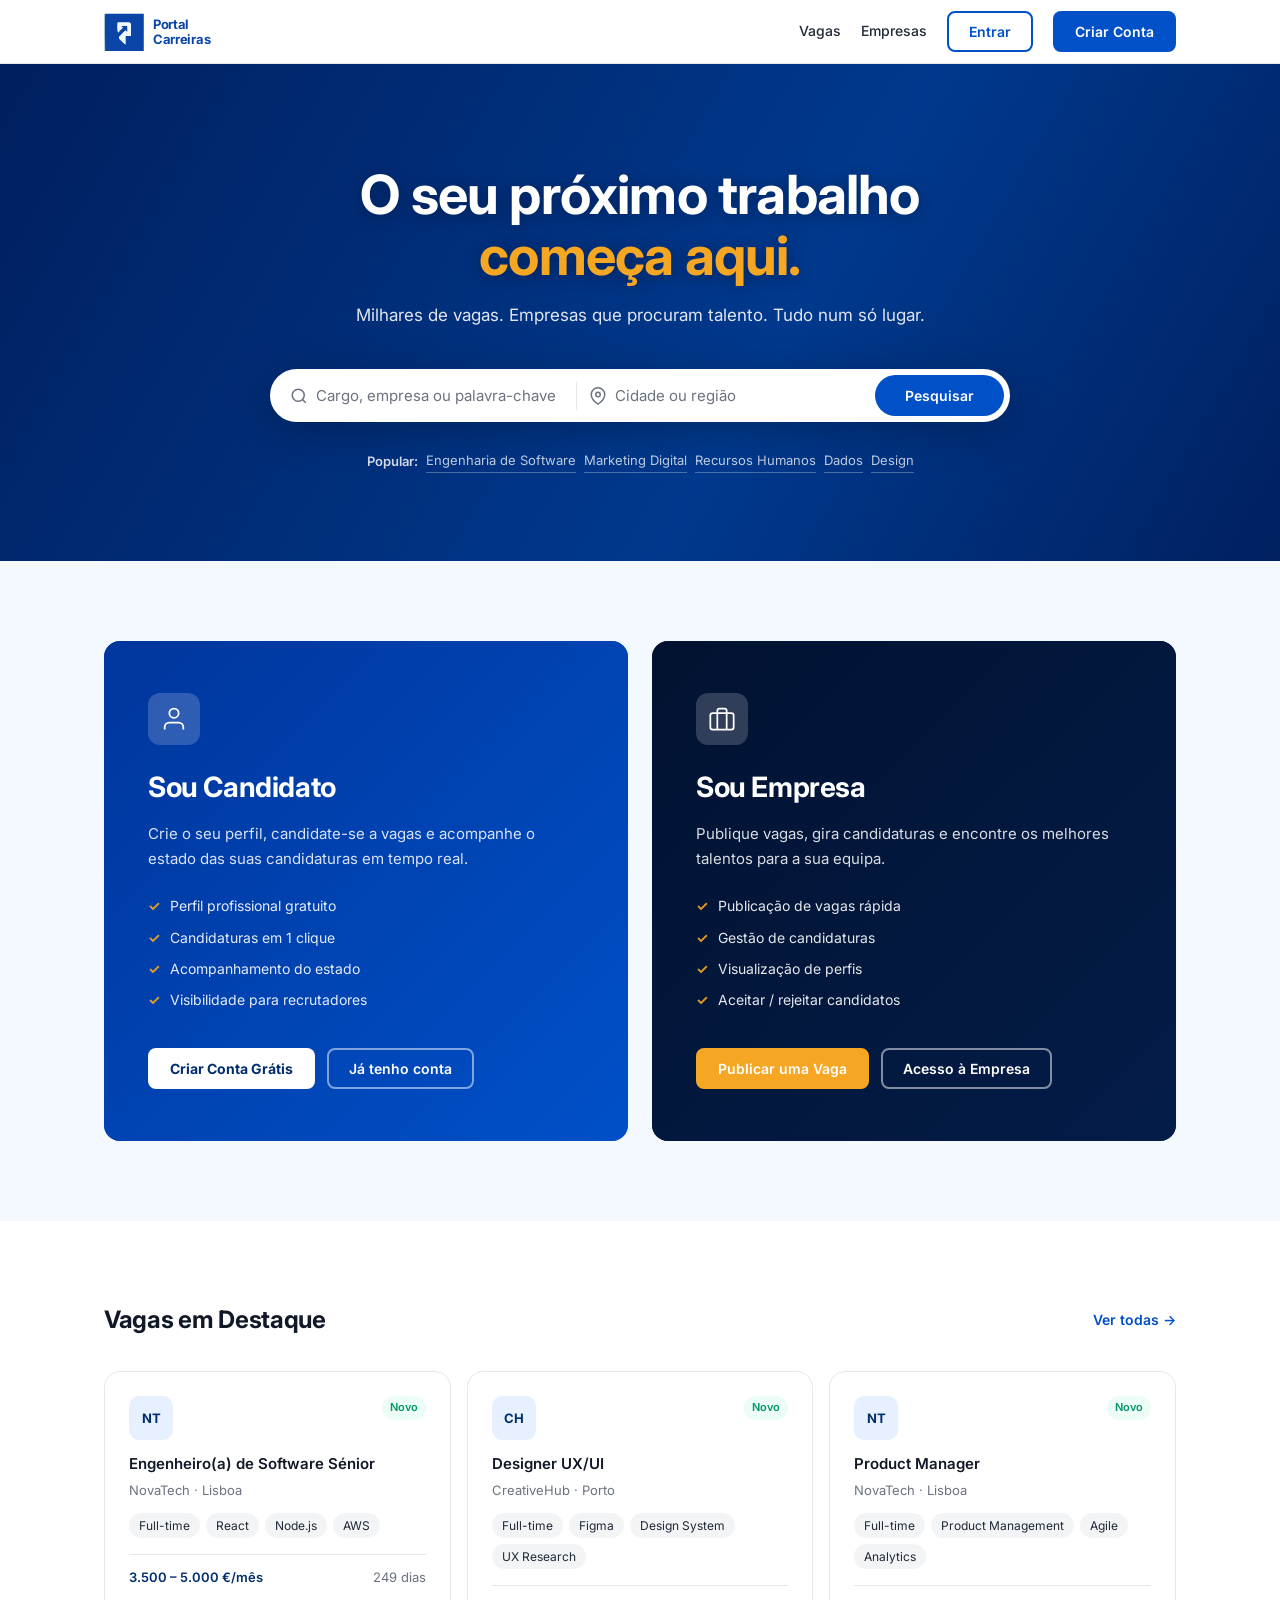
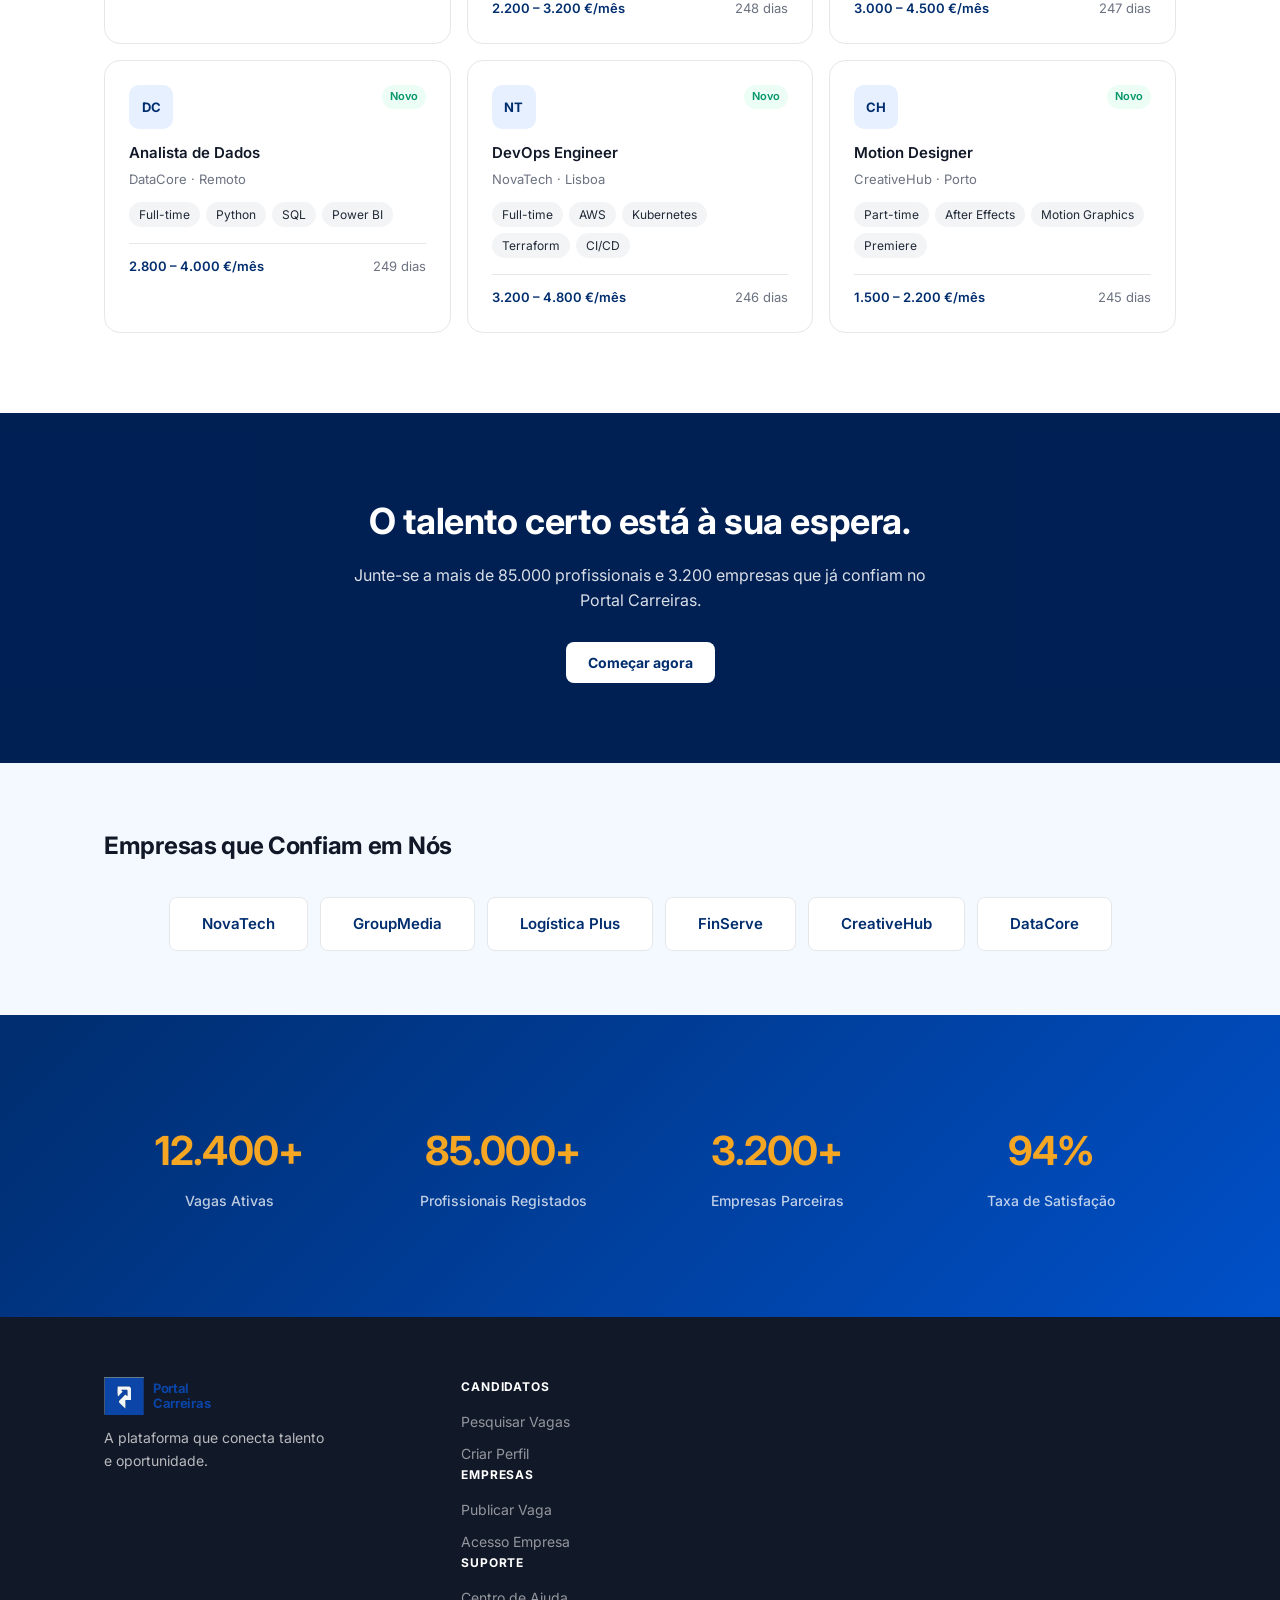
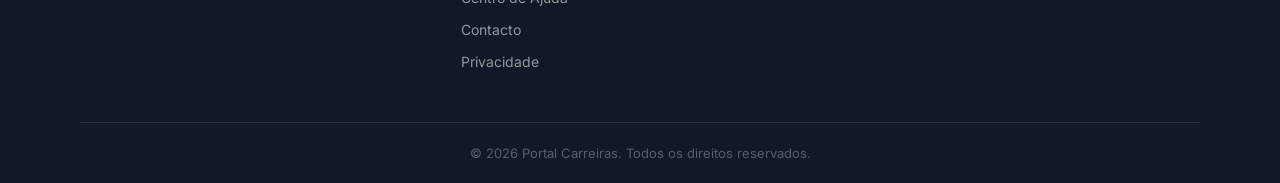
==== commit 06c991ec: "Texto: substituir 'colaborador' por 'candidato' em todo o texto visível" ====
--- a/colaborador.html
+++ b/colaborador.html
@@ -3,7 +3,7 @@
 <head>
   <meta charset="UTF-8" />
   <meta name="viewport" content="width=device-width, initial-scale=1.0" />
-  <title>Portal Carreiras — Área do Colaborador</title>
+  <title>Portal Carreiras — Área do Candidato</title>
   <link rel="stylesheet" href="styles.css" />
   <link href="https://fonts.googleapis.com/css2?family=Inter:wght@300;400;500;600;700&display=swap" rel="stylesheet" />
   <style>
@@ -464,7 +464,7 @@
       initSalaryRoles();
     }
 
-    function logout() { clearSession(); window.location.href = '/'; }
+    function logout() { clearSession(); goTo('index.html'); }
 
     /* ---- NAVIGATION ---- */
     function showPage(page) {
@@ -684,7 +684,7 @@
       if (selectedJobId === jobId) selectJob(jobId);
       else renderJobs();
     }
-    function copyJobLink(jobId) { navigator.clipboard.writeText(`http://localhost:3000/empresa-publica.html?id=${getJobById(jobId)?.companyId}`).then(() => showToast('Link copiado!', 'success')); }
+    function copyJobLink(jobId) { const url = window.location.origin + basePath() + `empresa-publica.html?id=${getJobById(jobId)?.companyId}`; navigator.clipboard.writeText(url).then(() => showToast('Link copiado!', 'success')); }
     function shareWhatsApp(jobId) { const j = getJobById(jobId); window.open(`https://wa.me/?text=${encodeURIComponent(j.title + ' @ ' + j.companyName + ' — ' + j.salary)}`,'_blank'); }
 
     /* ---- GUARDADAS ---- */
